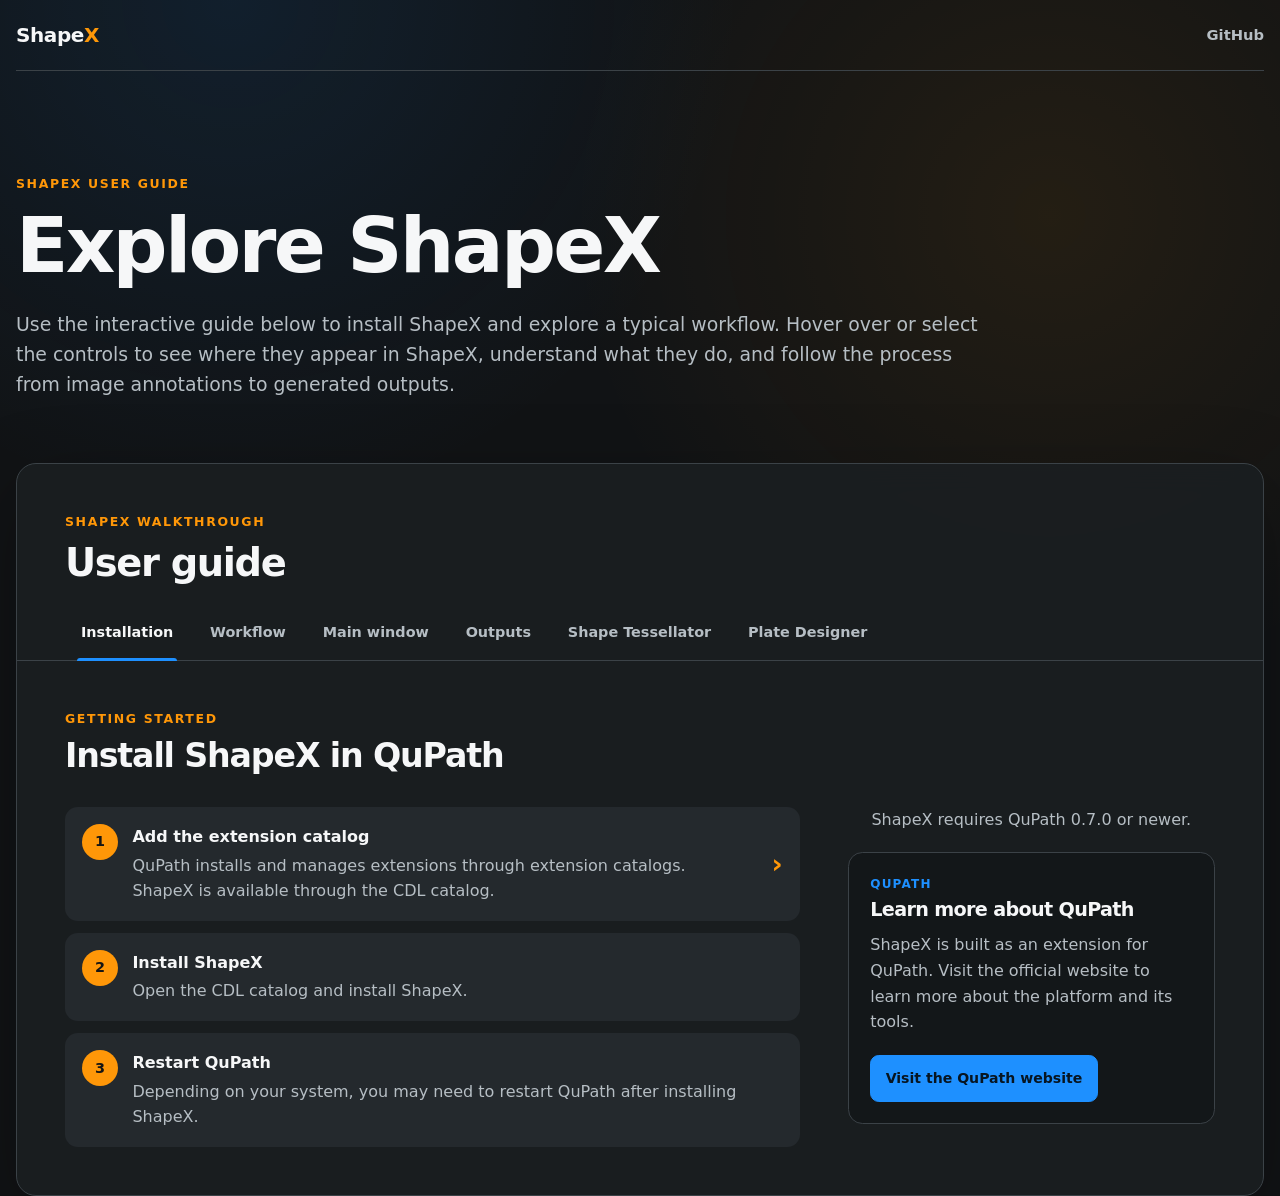
==== docs/assets/guides/code/user_guide.html @ b87a34ac "Release ShapeX v0.1.0" ====
<!doctype html>
<html lang="en">
<head>
  <meta charset="utf-8">
  <meta name="viewport" content="width=device-width, initial-scale=1">
  <meta name="description" content="Interactive user guide for the ShapeX QuPath extension.">
  <title>ShapeX User Guide</title>
  <link rel="stylesheet" href="interactive_guide.css">
  <script src="interactive_guide.js" defer></script>
</head>
<body>
  <a class="skip-link" href="#main-content">Skip to the guide</a>

  <header class="site-header">
    <a class="brand" href="user_guide.html" aria-label="ShapeX user guide home">Shape<span class="brand-accent">X</span></a>
    <nav aria-label="Guide links">
      <a href="https://github.com/Schoof-Lab/ShapeX">GitHub</a>
    </nav>
  </header>

  <main id="main-content">
    <section class="hero" aria-labelledby="page-title">
      <p class="eyebrow">ShapeX user guide</p>
      <h1 id="page-title">Explore ShapeX</h1>
      <p class="hero-copy">
        Use the interactive guide below to install ShapeX and explore a typical workflow.
        Hover over or select the controls to see where they appear in ShapeX,
        understand what they do, and follow the process from image annotations to generated outputs.
      </p>
    </section>

    <section id="interactive-guide" class="interactive-guide" aria-labelledby="guide-heading">
      <div class="guide-intro">
        <p class="eyebrow">ShapeX walkthrough</p>
        <h2 id="guide-heading">User guide</h2>
      </div>

      <div class="guide-tabs" role="tablist" aria-label="ShapeX user guide sections">
        <button
          class="guide-tab"
          id="tab-installation"
          type="button"
          role="tab"
          aria-selected="true"
          aria-controls="panel-installation"
          tabindex="0"
        >Installation</button>
        <button
          class="guide-tab"
          id="tab-workflow"
          type="button"
          role="tab"
          aria-selected="false"
          aria-controls="panel-workflow"
          tabindex="-1"
        >Workflow</button>
        <button
          class="guide-tab"
          id="tab-main-window"
          type="button"
          role="tab"
          aria-selected="false"
          aria-controls="panel-main-window"
          tabindex="-1"
        >Main window</button>
        <button
          class="guide-tab"
          id="tab-outputs"
          type="button"
          role="tab"
          aria-selected="false"
          aria-controls="panel-outputs"
          tabindex="-1"
        >Outputs</button>
        <button
          class="guide-tab"
          id="tab-shape-tessellator"
          type="button"
          role="tab"
          aria-selected="false"
          aria-controls="panel-shape-tessellator"
          tabindex="-1"
        >Shape Tessellator</button>
        <button
          class="guide-tab"
          id="tab-plate-designer"
          type="button"
          role="tab"
          aria-selected="false"
          aria-controls="panel-plate-designer"
          tabindex="-1"
        >Plate Designer</button>
      </div>

      <div
        class="tab-panel installation-panel"
        id="panel-installation"
        role="tabpanel"
        aria-labelledby="tab-installation"
        tabindex="0"
      >
        <div class="panel-heading">
          <div>
            <p class="eyebrow">Getting started</p>
            <h3>Install ShapeX in QuPath</h3>
          </div>
        </div>

        <div class="installation-layout">
          <ol id="installation-steps-overview" class="installation-steps">
            <li class="installation-step-with-detail">
              <button
                class="installation-detail-trigger"
                type="button"
                aria-controls="installation-catalog-detail installation-catalog-preview"
                aria-expanded="false"
              >
                <span class="step-number">1</span>
                <span class="installation-step-copy">
                  <strong>Add the extension catalog</strong>
                  <span>QuPath installs and manages extensions through extension catalogs.<br>ShapeX is available through the CDL catalog.</span>
                </span>
                <span class="installation-detail-indicator" aria-hidden="true">&#8250;</span>
              </button>
            </li>
            <li>
              <span class="step-number">2</span>
              <div>
                <strong>Install ShapeX</strong>
                <p>Open the CDL catalog and install ShapeX.</p>
              </div>
            </li>
            <li>
              <span class="step-number">3</span>
              <div>
                <strong>Restart QuPath</strong>
                <p>Depending on your system, you may need to restart QuPath after installing ShapeX.</p>
              </div>
            </li>
          </ol>

          <div id="installation-catalog-detail" class="installation-detail" hidden>
            <div class="detail-toolbar">
              <button class="detail-back" type="button" data-installation-detail-back>
                <span aria-hidden="true">&#8592;</span> Back
              </button>
              <strong>Add the extension catalog</strong>
            </div>
            <ol class="installation-detail-steps">
              <li>
                <button
                  type="button"
                  class="installation-detail-card is-active"
                  data-installation-catalog-state="manager"
                  aria-pressed="true"
                >
                  <span class="step-number">1</span>
                  <span>
                    <strong>Open the catalog manager</strong>
                    <span>Open QuPath's Extension Manager and select <b>Manage extension catalogs</b>.</span>
                  </span>
                </button>
              </li>
              <li class="installation-catalog-step">
                <button
                  type="button"
                  class="installation-detail-card"
                  data-installation-catalog-state="catalog"
                  aria-pressed="false"
                >
                  <span class="step-number">2</span>
                  <span>
                    <strong>Add the CDL catalog</strong>
                    <span>Paste the CDL catalog URL into the field and select <b>Add</b>.</span>
                  </span>
                </button>
                <div class="installation-copy-action" data-installation-copy-action hidden>
                  <button
                    class="copy-link-button"
                    type="button"
                    data-copy-catalog-url
                    data-copy-value="https://github.com/Schoof-Lab/qupath-cdl-catalog"
                  >Copy catalog link</button>
                  <span
                    class="visually-hidden"
                    role="status"
                    aria-live="polite"
                    data-copy-catalog-status
                  ></span>
                </div>
              </li>
            </ol>
          </div>

          <div class="installation-catalog-column">
            <p class="installation-requirement">ShapeX requires QuPath 0.7.0 or newer.</p>
            <aside id="installation-catalog-card" class="installation-card" aria-label="QuPath website">
              <p class="card-label">QuPath</p>
              <h4>Learn more about QuPath</h4>
              <p>ShapeX is built as an extension for QuPath. Visit the official website to learn more about the platform and its tools.</p>
              <div class="installation-card-links">
                <a class="qupath-link" href="https://qupath.github.io/">
                  Visit the QuPath website
                </a>
              </div>
            </aside>
            <figure id="installation-catalog-preview" class="installation-preview" hidden>
              <div class="installation-preview-stage">
                <img
                  id="installation-catalog-screenshot"
                  src="../installation/catalog/guide_installation_catalog1.png"
                  width="868"
                  height="468"
                  alt="QuPath's Extension Manager with the Manage extension catalogs button at the bottom."
                >
                <span
                  class="installation-image-highlight installation-manager-highlight is-active"
                  data-installation-highlight-state="manager"
                  aria-hidden="true"
                ></span>
                <span
                  class="installation-image-highlight installation-catalog-highlight"
                  data-installation-highlight-state="catalog"
                  aria-hidden="true"
                ></span>
              </div>
            </figure>
          </div>
        </div>
      </div>

      <div
        class="tab-panel workflow-panel"
        id="panel-workflow"
        role="tabpanel"
        aria-labelledby="tab-workflow"
        tabindex="0"
        hidden
      >
        <header class="workflow-hero">
          <p class="eyebrow">The ShapeX workflow</p>
          <h3>From image annotations to a practical spatial sampling plan</h3>
          <p class="workflow-lead">
            ShapeX is a QuPath extension for connecting regions identified in a digital image
            with the physical samples collected from them. It brings annotation selection,
            spatial subdivision, plate assignment, and output generation into one coordinated
            workflow, so the path from image to well remains clear and reviewable.
          </p>
        </header>

        <div class="workflow-introduction">
          <article class="workflow-copy">
            <p class="workflow-label">What ShapeX is for</p>
            <h4>Keep spatial decisions connected from the image to the laboratory</h4>
            <p>
              Spatial experiments often begin with a visual decision: a researcher identifies
              tissue, structures, phenotypes, or other regions of interest in an image. The next
              steps are physical. Those regions must become samples, the samples must be assigned
              to collection positions, and the resulting plan must be communicated to laboratory
              instruments and downstream analysis tools. ShapeX is designed to make that
              transition explicit rather than leaving it spread across screenshots, handwritten
              notes, and separate spreadsheets.
            </p>
            <p>
              The workflow starts with area annotations in a QuPath project. An annotation can be
              used directly as one sample, grouped with related annotations, or divided into
              smaller, regularly arranged regions. ShapeX then maps the
              selected samples to wells and provides a visual plate preview before any files are
              generated. This makes it possible to inspect how image-derived material will be
              organized while the spatial origin of every sample is still available.
            </p>
          </article>

          <aside class="workflow-callout" aria-label="How to use this guide">
            <p class="workflow-label">How to use this guide</p>
            <h4>Follow the workflow, then explore ShapeX</h4>
            <p>
              This section guides you through a typical ShapeX workflow, from annotating regions
              in QuPath to reviewing the generated outputs. The other tabs contain interactive
              previews of the ShapeX interface. Explore their controls to familiarize yourself
              with the extension.
            </p>
          </aside>
        </div>

        <section class="workflow-path" aria-label="A typical journey">
          <p class="workflow-label">A typical journey</p>
          <ol class="workflow-step-list">
            <li class="workflow-step">
              <div class="workflow-step-content">
                <h4>Annotating</h4>
                <p class="workflow-placeholder">
                  Using QuPath’s built-in annotation tools, mark your regions of interest,
                  whether they are cells or other structures. ShapeX accepts all closed shapes.
                  These are shapes the laser-microdissection system can follow in a single
                  continuous track without stopping or moving to a new position. Shapes that are
                  not closed are marked in QuPath as “Geometry” under the “ROI” key. During
                  annotation processing, ShapeX will attempt to
                  <a
                    class="workflow-section-link"
                    href="#workflow-geometry-handling"
                  >handle geometries</a> but will request manual review when the result is
                  ambiguous.
                </p>
                <p class="workflow-placeholder">
                  For larger regions, ShapeX includes the
                  <a
                    class="workflow-tab-link"
                    href="#panel-shape-tessellator"
                    data-tab-target="tab-shape-tessellator"
                  >Shape Tessellator</a>. This tool
                  divides large annotations into smaller, regularly arranged regions, allowing
                  you to control the size and number of samples generated from a single
                  annotation. The resulting layout also supports spatial reconstruction of the
                  original annotation after downstream analysis. In a laser-microdissection
                  workflow, each tessellated region can be collected in its own well while
                  retaining its link to its original spatial position. Molecular signatures can
                  then be compared across the
                  tessellated regions to identify spatial heterogeneity within the original
                  annotation.
                </p>
              </div>
            </li>
            <li class="workflow-step">
              <div class="workflow-step-content">
                <h4>Adding calibration points</h4>
                <p class="workflow-placeholder">
                  The microscope needs three calibration points to align its internal coordinate
                  system with the coordinate system used by QuPath. These points allow the
                  microscope to determine how the imported annotations must be rotated,
                  translated, and scaled to match its internal coordinates. QuPath provides two
                  ways to create point annotations: single points and multipoints. To create them,
                  select the tool represented by three circles arranged in a triangle to open the
                  Points menu. ShapeX accepts either one multipoint annotation containing exactly three points
                  or exactly three single-point annotations. If more than three single-point annotations are
                  available, ShapeX asks you to select exactly three during export. The points do
                  not need specific names. ShapeX marks images that are missing the required
                  calibration points so that they can be identified and corrected before export.
                </p>
                <p class="workflow-placeholder">
                  When
                  <button
                    class="workflow-guide-link accent-blue"
                    type="button"
                    data-instrument-guide="calibration-points"
                    aria-haspopup="dialog"
                    aria-controls="instrument-guide-modal"
                  >placing calibration points</button>, consider their distribution and how easy
                  they will be to locate on the microscope. Keep the points well separated and
                  avoid arranging them in a straight line. When the points are close together,
                  even small placement errors can reduce alignment accuracy. Spreading the
                  points farther apart makes the alignment more reliable.
                  Place the points so that they form a large triangle spanning the relevant tissue
                  area. Choose distinctive landmarks that are easy to find on the microscope.
                  Tissue crevices and corners often work well because they help you position the
                  corresponding microscope points more precisely.
                </p>
              </div>
            </li>
            <li class="workflow-step">
              <div class="workflow-step-content">
                <h4>Designing your plates</h4>
                <p class="workflow-placeholder">
                  The
                  <a
                    class="workflow-tab-link"
                    href="#panel-plate-designer"
                    data-tab-target="tab-plate-designer"
                  >Plate Designer</a> is the heart of ShapeX. It lets you create a plate layout tailored to your workflow
                  and preview how samples will be assigned before exporting any files. You can
                  choose a standard 96-, 384-, or 1536-well format, or define a custom plate by
                  setting its number of rows and columns.
                </p>
                <p class="workflow-placeholder">
                  After selecting the slides and annotations to include, you can pool samples by
                  class, create separate plates for individual images, randomize assignments,
                  reserve negative-control wells, mark wells as unavailable, or edit the layout
                  manually. ShapeX distributes samples across additional plates when needed and
                  lets you review each plate before export.
                </p>
              </div>
            </li>
            <li class="workflow-step">
              <div class="workflow-step-content">
                <h4>Choosing outputs</h4>
                <p class="workflow-placeholder">
                  Once your plate design is ready,
                  <a
                    class="workflow-tab-link"
                    href="#panel-outputs"
                    data-tab-target="tab-outputs"
                  >Outputs</a> lets you choose what ShapeX should generate. Available outputs include
                  laser-microdissection annotation files, plate overviews, liquid dispensing
                  instructions, and AnnData files for downstream spatial analysis. Each output can
                  be enabled independently, so you only generate the files needed for your
                  workflow.
                </p>
                <p class="workflow-placeholder">
                  Check your output settings, choose where the files should be saved, and run the
                  export. Before writing any files, ShapeX checks the selected slides,
                  plate assignments, required calibration points, and geometries that may need
                  manual review. Always review the generated files before using them with
                  laboratory equipment or downstream software.
                </p>
                <figure class="workflow-output-diagram">
                  <img
                    src="../workflow/guide_workflow_outputs.svg"
                    width="1200"
                    height="720"
                    alt="ShapeX connected to four outputs: plate documentation, laser microdissection, liquid dispensing, and spatial data."
                  >
                </figure>
              </div>
            </li>
            <li class="workflow-step">
              <div class="workflow-step-content">
                <h4>Reviewing and using your outputs</h4>
                <p
                  class="workflow-placeholder"
                  id="workflow-geometry-handling"
                >
                  <a
                    class="workflow-tab-link workflow-geometry-link"
                    href="#panel-main-window"
                    data-tab-target="tab-main-window"
                    data-open-main-run-detail
                  >Geometry handling.</a> Before generating any
                  outputs, ShapeX checks the exported annotations for geometries that may
                  need attention. It automatically handles small issues, but if an
                  annotation still contains disconnected components, ShapeX asks whether to merge
                  the components, keep them, skip the affected annotation, or review it manually.
                  Choosing manual review pauses the export so that you can inspect the affected
                  annotations before running it again.
                </p>
                <p class="workflow-placeholder">
                  After a successful run, ShapeX creates an output folder in the selected
                  location. By default, this is the QuPath project folder.
                  The first export in that location is saved in a folder
                  named <code>ShapeX</code>. If that folder already exists,
                  later exports use the date and time followed by <code>_ShapeX</code>, for example
                  <code>20260723_151759_ShapeX</code>, to prevent previous exports from being
                  overwritten.
                </p>
                <p class="workflow-placeholder">
                  Depending on what you select, ShapeX can create four types of output:
                  <strong>laser-microdissection files</strong> for supported cutting systems,
                  <strong>liquid-dispensing files</strong>,
                  a <strong>plate overview</strong> that records the plate and well assignments,
                  and an <strong>AnnData file</strong> containing annotation data for downstream
                  analysis. ShapeX only creates the output types selected for the run.
                  Instructions for using the instrument-specific files are available in the
                  cards below.
                </p>
              </div>
            </li>
          </ol>
        </section>

        <section
          class="instrument-specifics"
          id="instrument-specifics"
          aria-labelledby="instrument-specifics-heading"
        >
          <div class="workflow-section-heading">
            <p class="workflow-label">Instrument specifics</p>
            <h4 id="instrument-specifics-heading">Instrument guides and current support</h4>
          </div>
          <div
            class="instrument-card-scroller"
            role="region"
            aria-label="Output and instrument-specific guides"
            tabindex="0"
          >
            <button
              class="instrument-card is-supported"
              type="button"
              data-instrument-guide="leica-lmd"
              aria-haspopup="dialog"
              aria-controls="instrument-guide-modal"
            >
              <span class="instrument-card-heading">
                <span class="instrument-type">Laser microdissection</span>
                <span class="instrument-status">Supported</span>
              </span>
              <span class="instrument-card-title">Leica LMD</span>
              <span class="instrument-card-description">
                ShapeX writes calibrated annotation geometry and collection-well positions to XML
                files in the <code>xml</code> folder, organized by plate. Load the relevant XML
                file into the Leica LMD software, then verify the calibration, cutting contours,
                and assigned collection wells before starting the dissection.
              </span>
              <span class="instrument-card-action">Open guide <span aria-hidden="true">→</span></span>
            </button>
            <button
              class="instrument-card is-supported"
              type="button"
              data-instrument-guide="anndata"
              aria-haspopup="dialog"
              aria-controls="instrument-guide-modal"
            >
              <span class="instrument-card-heading">
                <span class="instrument-type">Spatial data</span>
                <span class="instrument-status">Supported</span>
              </span>
              <span class="instrument-card-title">scverse anndata</span>
              <span class="instrument-card-description">
                ShapeX stores annotation geometry, measurements, spatial coordinates, metadata,
                and plate assignments in one <code>.h5ad</code> file for downstream analysis.
              </span>
              <span class="instrument-card-action">Open guide <span aria-hidden="true">→</span></span>
            </button>
            <button
              class="instrument-card is-supported accent-blue"
              type="button"
              data-instrument-guide="idot"
              aria-haspopup="dialog"
              aria-controls="instrument-guide-modal"
            >
              <span class="instrument-card-heading">
                <span class="instrument-type">Liquid dispensing</span>
                <span class="instrument-status">Supported</span>
              </span>
              <span class="instrument-card-title">Dispendix i.DOT</span>
              <span class="instrument-card-description">
                ShapeX creates a separate CSV file for each dispensing step and plate in the
                <code>idot</code> folder. Import the files into the i.DOT software in the order
                required by your protocol. Before dispensing, confirm the source and target plate
                types, liquid names, volumes, and target wells.
              </span>
              <span class="instrument-card-action">Open guide <span aria-hidden="true">→</span></span>
            </button>
            <button
              class="instrument-card is-supported accent-blue"
              type="button"
              data-instrument-guide="plate-overview"
              aria-haspopup="dialog"
              aria-controls="instrument-guide-modal"
            >
              <span class="instrument-card-heading">
                <span class="instrument-type">Plate documentation</span>
                <span class="instrument-status">Supported</span>
              </span>
              <span class="instrument-card-title">Plate overview</span>
              <span class="instrument-card-description">
                ShapeX creates a readable record of the plate layout, sample assignments,
                annotation details, and processing settings in the <code>Overview</code> folder.
              </span>
              <span class="instrument-card-action">Open guide <span aria-hidden="true">→</span></span>
            </button>
            <button
              class="instrument-card"
              type="button"
              data-instrument-guide="mmi-cellcut"
              aria-haspopup="dialog"
              aria-controls="instrument-guide-modal"
            >
              <span class="instrument-card-heading">
                <span class="instrument-type">Laser microdissection</span>
                <span class="instrument-status">Unavailable</span>
              </span>
              <span class="instrument-card-title">MMI CellCut</span>
              <span class="instrument-card-description">
                ShapeX does not currently generate files for MMI CellCut systems.
              </span>
              <span class="instrument-card-action">View support status <span aria-hidden="true">→</span></span>
            </button>
            <button
              class="instrument-card"
              type="button"
              data-instrument-guide="laxco-accuva-cellect"
              aria-haspopup="dialog"
              aria-controls="instrument-guide-modal"
            >
              <span class="instrument-card-heading">
                <span class="instrument-type">Laser microdissection</span>
                <span class="instrument-status">Unavailable</span>
              </span>
              <span class="instrument-card-title">Laxco Accuva Cellect</span>
              <span class="instrument-card-description">
                ShapeX does not currently generate files for Laxco Accuva Cellect systems.
              </span>
              <span class="instrument-card-action">View support status <span aria-hidden="true">→</span></span>
            </button>
            <button
              class="instrument-card"
              type="button"
              data-instrument-guide="zeiss-palm-microbeam"
              aria-haspopup="dialog"
              aria-controls="instrument-guide-modal"
            >
              <span class="instrument-card-heading">
                <span class="instrument-type">Laser microdissection</span>
                <span class="instrument-status">Unavailable</span>
              </span>
              <span class="instrument-card-title">ZEISS PALM MicroBeam</span>
              <span class="instrument-card-description">
                ShapeX does not currently generate files for ZEISS PALM MicroBeam systems.
              </span>
              <span class="instrument-card-action">View support status <span aria-hidden="true">→</span></span>
            </button>
            <button
              class="instrument-card"
              type="button"
              data-instrument-guide="meteor-cosmosort"
              aria-haspopup="dialog"
              aria-controls="instrument-guide-modal"
            >
              <span class="instrument-card-heading">
                <span class="instrument-type">Laser microdissection</span>
                <span class="instrument-status">Unavailable</span>
              </span>
              <span class="instrument-card-title">Meteor Biotech CosmoSort</span>
              <span class="instrument-card-description">
                ShapeX does not currently generate files for Meteor Biotech CosmoSort systems.
              </span>
              <span class="instrument-card-action">View support status <span aria-hidden="true">→</span></span>
            </button>
            <button
              class="instrument-card"
              type="button"
              data-instrument-guide="thermo-arcturus-lcm"
              aria-haspopup="dialog"
              aria-controls="instrument-guide-modal"
            >
              <span class="instrument-card-heading">
                <span class="instrument-type">Laser microdissection</span>
                <span class="instrument-status">Unavailable</span>
              </span>
              <span class="instrument-card-title">Thermo Fisher Arcturus LCM</span>
              <span class="instrument-card-description">
                ShapeX does not currently generate files for Thermo Fisher Arcturus LCM systems.
              </span>
              <span class="instrument-card-action">View support status <span aria-hidden="true">→</span></span>
            </button>
          </div>
          <section
            class="workflow-limitations"
            id="workflow-limitations"
            aria-labelledby="workflow-limitations-heading"
          >
            <span class="workflow-limitation-mark" aria-hidden="true">!</span>
            <div>
              <p class="workflow-label">Limitations</p>
              <h4 id="workflow-limitations-heading">Current instrument support</h4>
              <p>
                ShapeX currently supports only laser-microdissection output for Leica LMD systems
                and liquid-dispensing output for Dispendix i.DOT systems, but we would love to
                add support for more systems. Each integration requires reliable information
                about the system’s file formats and workflow. If there is an instrument, data
                structure, or anything else you would like ShapeX to support, please reach out
                to us on GitHub.
              </p>
              <p>
                Community contributions are therefore highly appreciated. If you can share
                file-format specifications, example files, or workflow documentation for another
                system, please <a href="https://github.com/Schoof-Lab/ShapeX/issues">open a GitHub issue</a>
                and tell us what you would like ShapeX to support.
              </p>
            </div>
          </section>
        </section>
      </div>

      <div
        class="tab-panel"
        id="panel-main-window"
        role="tabpanel"
        aria-labelledby="tab-main-window"
        tabindex="0"
        hidden
      >
        <div class="section-heading">
          <div>
            <p class="eyebrow">Interactive overview</p>
            <h3>Main window controls</h3>
          </div>
        </div>

        <div class="guide-layout main-window-layout">
          <figure class="screenshot-panel">
            <div class="screenshot-stage" id="main-window-image">
              <img
                id="main-window-screenshot"
                src="../main/guide_main.png"
                width="1098"
                height="307"
                alt="The ShapeX main window with theme and guide buttons, Run controls, and the Outputs, Shape Tessellator, and Plate Designer sections."
              >

              <span id="highlight-1" class="hotspot main-overview-hotspot hotspot-1" data-highlight="1" aria-hidden="true"></span>
              <span id="highlight-2" class="hotspot main-overview-hotspot hotspot-2" data-highlight="2" aria-hidden="true"></span>
              <span id="highlight-3" class="hotspot main-overview-hotspot hotspot-3" data-highlight="3" aria-hidden="true"></span>
              <span id="highlight-4" class="hotspot main-overview-hotspot hotspot-4" data-highlight="4" aria-hidden="true"></span>
              <span id="highlight-5" class="hotspot main-overview-hotspot hotspot-5" data-highlight="5" aria-hidden="true"></span>
              <span id="highlight-6" class="hotspot main-overview-hotspot hotspot-6 tab-navigation-hotspot" data-highlight="6" aria-hidden="true"></span>
              <span id="highlight-7" class="hotspot main-overview-hotspot hotspot-7 tab-navigation-hotspot" data-highlight="7" aria-hidden="true"></span>
              <span id="highlight-8" class="hotspot main-overview-hotspot hotspot-8 tab-navigation-hotspot" data-highlight="8" aria-hidden="true"></span>

              <span id="main-theme-highlight-1" class="hotspot detail-hotspot main-theme-hotspot-1" data-detail-scope="main-theme-detail" data-highlight="main-theme-1" aria-hidden="true"></span>
              <span id="main-theme-highlight-2" class="hotspot detail-hotspot main-theme-hotspot-2" data-detail-scope="main-theme-detail" data-highlight="main-theme-2" aria-hidden="true"></span>
              <span id="main-theme-highlight-3" class="hotspot detail-hotspot main-theme-hotspot-3" data-detail-scope="main-theme-detail" data-highlight="main-theme-3" aria-hidden="true"></span>
              <span id="main-theme-highlight-4" class="hotspot detail-hotspot main-theme-hotspot-4" data-detail-scope="main-theme-detail" data-highlight="main-theme-4" aria-hidden="true"></span>
              <span id="main-theme-highlight-5" class="hotspot detail-hotspot main-theme-hotspot-5" data-detail-scope="main-theme-detail" data-highlight="main-theme-5" aria-hidden="true"></span>
              <span id="main-theme-highlight-6" class="hotspot detail-hotspot main-theme-hotspot-6" data-detail-scope="main-theme-detail" data-highlight="main-theme-6" aria-hidden="true"></span>
              <span id="main-theme-highlight-7" class="hotspot detail-hotspot main-theme-hotspot-7" data-detail-scope="main-theme-detail" data-highlight="main-theme-7" aria-hidden="true"></span>
              <span id="main-theme-highlight-8" class="hotspot detail-hotspot main-theme-hotspot-8" data-detail-scope="main-theme-detail" data-highlight="main-theme-8" aria-hidden="true"></span>

              <span
                id="main-run-attention-highlight"
                class="hotspot detail-hotspot main-run-attention-text-hotspot"
                data-detail-scope="main-run-detail"
                data-highlight="main-run-attention"
                data-sequence-highlight="run-attention"
                data-sequence-state="0"
                aria-hidden="true"
              ></span>
              <span
                id="main-run-merge-fill-highlight"
                class="hotspot detail-hotspot main-run-merge-fill-hotspot"
                data-detail-scope="main-run-detail"
                data-highlight="main-run-merge-fill"
                data-sequence-highlight="run-attention"
                data-sequence-state="0"
                aria-hidden="true"
              ></span>
              <span
                id="main-run-skip-highlight"
                class="hotspot detail-hotspot main-run-skip-hotspot"
                data-detail-scope="main-run-detail"
                data-highlight="main-run-skip"
                data-sequence-highlight="run-attention"
                data-sequence-state="0"
                aria-hidden="true"
              ></span>
              <span
                id="main-run-manual-highlight"
                class="hotspot detail-hotspot main-run-manual-hotspot"
                data-detail-scope="main-run-detail"
                data-highlight="main-run-manual"
                data-sequence-highlight="run-attention"
                data-sequence-state="0"
                aria-hidden="true"
              ></span>
              <span
                id="main-run-add-fixes-highlight"
                class="hotspot detail-hotspot main-run-add-fixes-hotspot"
                data-detail-scope="main-run-detail"
                data-highlight="main-run-add-fixes"
                data-sequence-highlight="run-attention"
                data-sequence-state="0"
                aria-hidden="true"
              ></span>
              <span
                id="main-run-continue-highlight"
                class="hotspot detail-hotspot main-run-continue-hotspot"
                data-detail-scope="main-run-detail"
                data-highlight="main-run-continue"
                data-sequence-highlight="run-attention"
                data-sequence-state="0"
                aria-hidden="true"
              ></span>

              <span
                id="main-run-manual-holes-highlight"
                class="hotspot detail-hotspot main-run-manual-annotation-1-hotspot"
                data-detail-scope="main-run-manual-detail"
                data-highlight="main-run-manual-tutorial-1"
                data-sequence-control="run-manual-combined"
                data-sequence-action="switch"
                aria-hidden="true"
              ></span>
              <span
                id="main-run-manual-components-highlight"
                class="hotspot detail-hotspot main-run-manual-annotation-2-hotspot"
                data-detail-scope="main-run-manual-detail"
                data-highlight="main-run-manual-tutorial-2"
                data-sequence-control="run-manual-components"
                data-sequence-action="switch"
                aria-hidden="true"
              ></span>

              <span
                id="main-run-manual-list-highlight"
                class="hotspot detail-hotspot main-run-manual-list-hotspot"
                data-detail-scope="main-run-manual-detail"
                data-highlight="main-run-manual-list"
                aria-hidden="true"
              ></span>
              <span
                id="main-run-manual-preview-highlight"
                class="hotspot detail-hotspot main-run-manual-preview-hotspot"
                data-detail-scope="main-run-manual-detail"
                data-highlight="main-run-manual-preview"
                aria-hidden="true"
              ></span>

              <span
                id="main-run-manual-combined-repair-highlight"
                class="hotspot detail-hotspot main-run-manual-combined-repair-hotspot"
                data-detail-scope="main-run-manual-detail"
                data-highlight="main-run-manual-tutorial-1"
                data-sequence-highlight="run-manual-combined"
                data-sequence-states="0 1 2 3"
                data-sequence-control="run-manual-combined"
                data-sequence-option-state="0"
                aria-hidden="true"
              ></span>
              <span
                id="main-run-manual-combined-skip-highlight"
                class="hotspot detail-hotspot main-run-manual-combined-skip-hotspot"
                data-detail-scope="main-run-manual-detail"
                data-highlight="main-run-manual-tutorial-1"
                data-sequence-highlight="run-manual-combined"
                data-sequence-states="0 1 2 3"
                data-sequence-control="run-manual-combined"
                data-sequence-option-state="2"
                aria-hidden="true"
              ></span>
              <span
                id="main-run-manual-combined-image-highlight"
                class="hotspot detail-hotspot main-run-manual-show-image-hotspot"
                data-detail-scope="main-run-manual-detail"
                data-highlight="main-run-manual-tutorial-1"
                data-sequence-highlight="run-manual-combined"
                data-sequence-states="0 1 2 3"
                data-sequence-control="run-manual-combined"
                data-sequence-action="toggle-image"
                aria-hidden="true"
              ></span>
              <span
                id="main-run-manual-combined-continue-highlight"
                class="hotspot detail-hotspot main-run-manual-dialog-continue-hotspot"
                data-detail-scope="main-run-manual-detail"
                data-highlight="main-run-manual-continue"
                data-sequence-highlight="run-manual-combined"
                data-sequence-states="0 1 2 3"
                data-main-run-hotspot-target="main-run-completed-detail"
                aria-hidden="true"
              ></span>

              <span
                id="main-run-manual-components-merge-highlight"
                class="hotspot detail-hotspot main-run-manual-components-merge-hotspot"
                data-detail-scope="main-run-manual-detail"
                data-highlight="main-run-manual-tutorial-2"
                data-sequence-highlight="run-manual-components"
                data-sequence-states="0 1 2 3 4 5"
                data-sequence-control="run-manual-components"
                data-sequence-option-state="0"
                aria-hidden="true"
              ></span>
              <span
                id="main-run-manual-components-keep-highlight"
                class="hotspot detail-hotspot main-run-manual-components-keep-hotspot"
                data-detail-scope="main-run-manual-detail"
                data-highlight="main-run-manual-tutorial-2"
                data-sequence-highlight="run-manual-components"
                data-sequence-states="0 1 2 3 4 5"
                data-sequence-control="run-manual-components"
                data-sequence-option-state="2"
                aria-hidden="true"
              ></span>
              <span
                id="main-run-manual-components-skip-highlight"
                class="hotspot detail-hotspot main-run-manual-components-skip-hotspot"
                data-detail-scope="main-run-manual-detail"
                data-highlight="main-run-manual-tutorial-2"
                data-sequence-highlight="run-manual-components"
                data-sequence-states="0 1 2 3 4 5"
                data-sequence-control="run-manual-components"
                data-sequence-option-state="4"
                aria-hidden="true"
              ></span>
              <span
                id="main-run-manual-components-image-highlight"
                class="hotspot detail-hotspot main-run-manual-show-image-hotspot"
                data-detail-scope="main-run-manual-detail"
                data-highlight="main-run-manual-tutorial-2"
                data-sequence-highlight="run-manual-components"
                data-sequence-states="0 1 2 3 4 5"
                data-sequence-control="run-manual-components"
                data-sequence-action="toggle-image"
                aria-hidden="true"
              ></span>
              <span
                id="main-run-manual-components-continue-highlight"
                class="hotspot detail-hotspot main-run-manual-dialog-continue-hotspot"
                data-detail-scope="main-run-manual-detail"
                data-highlight="main-run-manual-continue"
                data-sequence-highlight="run-manual-components"
                data-sequence-states="0 1 2 3 4 5"
                data-main-run-hotspot-target="main-run-completed-detail"
                aria-hidden="true"
              ></span>

              <span
                id="main-run-completed-text-highlight"
                class="hotspot detail-hotspot main-run-completed-text-hotspot"
                data-detail-scope="main-run-completed-detail"
                data-highlight="main-run-completed-text"
                data-sequence-highlight="run-completed"
                data-sequence-state="0"
                aria-hidden="true"
              ></span>
              <span
                id="main-run-completed-add-fixes-highlight"
                class="hotspot detail-hotspot main-run-completed-add-fixes-hotspot"
                data-detail-scope="main-run-completed-detail"
                data-highlight="main-run-completed-add-fixes"
                data-sequence-highlight="run-completed"
                data-sequence-state="0"
                aria-hidden="true"
              ></span>
              <span
                id="main-run-completed-review-highlight"
                class="hotspot detail-hotspot main-run-completed-review-hotspot"
                data-detail-scope="main-run-completed-detail"
                data-highlight="main-run-completed-review"
                data-sequence-highlight="run-completed"
                data-sequence-state="0"
                aria-hidden="true"
              ></span>
              <span
                id="main-run-completed-ok-highlight"
                class="hotspot detail-hotspot main-run-completed-ok-hotspot"
                data-detail-scope="main-run-completed-detail"
                data-highlight="main-run-completed-ok"
                data-sequence-highlight="run-completed"
                data-sequence-state="0"
                aria-hidden="true"
              ></span>

              <span
                id="main-run-automatic-list-highlight"
                class="hotspot detail-hotspot main-run-automatic-list-hotspot"
                data-detail-scope="main-run-automatic-detail"
                data-highlight="main-run-automatic-list"
                aria-hidden="true"
              ></span>
              <span
                id="main-run-automatic-preview-highlight"
                class="hotspot detail-hotspot main-run-automatic-preview-hotspot"
                data-detail-scope="main-run-automatic-detail"
                data-highlight="main-run-automatic-preview"
                aria-hidden="true"
              ></span>
              <span
                id="main-run-automatic-filled-legend-highlight"
                class="hotspot detail-hotspot main-run-automatic-filled-legend-hotspot"
                data-detail-scope="main-run-automatic-detail"
                data-highlight="main-run-automatic-filled"
                aria-hidden="true"
              ></span>
              <span
                id="main-run-automatic-filled-preview-highlight"
                class="hotspot detail-hotspot main-run-automatic-filled-preview-hotspot"
                data-detail-scope="main-run-automatic-detail"
                data-highlight="main-run-automatic-filled"
                aria-hidden="true"
              ></span>
              <span
                id="main-run-automatic-removed-legend-highlight"
                class="hotspot detail-hotspot main-run-automatic-removed-legend-hotspot"
                data-detail-scope="main-run-automatic-detail"
                data-highlight="main-run-automatic-removed"
                aria-hidden="true"
              ></span>
              <span
                id="main-run-automatic-removed-preview-highlight"
                class="hotspot detail-hotspot main-run-automatic-removed-preview-hotspot"
                data-detail-scope="main-run-automatic-detail"
                data-highlight="main-run-automatic-removed"
                aria-hidden="true"
              ></span>
              <span
                id="main-run-automatic-show-image-highlight"
                class="hotspot detail-hotspot main-run-automatic-show-image-hotspot"
                data-detail-scope="main-run-automatic-detail"
                data-highlight="main-run-automatic-show-image"
                data-sequence-control="run-automatic-fixes"
                data-sequence-action="toggle-image"
                aria-hidden="true"
              ></span>
              <span
                id="main-run-automatic-ok-highlight"
                class="hotspot detail-hotspot main-run-automatic-ok-hotspot"
                data-detail-scope="main-run-automatic-detail"
                data-highlight="main-run-automatic-ok"
                aria-hidden="true"
              ></span>
            </div>
          </figure>

          <div class="main-control-panel">
          <ol id="main-controls-overview" class="control-list" aria-label="Scrollable list of ShapeX controls" tabindex="0">
            <li>
              <button
                type="button"
                class="control-card has-detail"
                data-control="1"
                data-detail-target="main-theme-detail"
                aria-controls="highlight-1 main-theme-detail"
                aria-expanded="false"
                aria-pressed="false"
              >
                <span class="number">1</span>
                <span class="control-copy">
                  <strong>Theme colors</strong>
                  <span>Choose the primary and secondary colors used by the ShapeX interface.</span>
                </span>
                <span class="detail-indicator" aria-hidden="true">&#8250;</span>
              </button>
            </li>
            <li>
              <button type="button" class="control-card" data-control="2" aria-controls="highlight-2" aria-pressed="false">
                <span class="number">2</span>
                <span class="control-copy">
                  <strong>User guide</strong>
                  <span>This will take you…here—hello!</span>
                </span>
              </button>
            </li>
            <li>
              <button type="button" class="control-card" data-control="3" aria-controls="highlight-3" aria-pressed="false">
                <span class="number">3</span>
                <span class="control-copy">
                  <strong>Window size</strong>
                  <span>Switch between the standard and full-screen window sizes.</span>
                </span>
              </button>
            </li>
            <li>
              <button
                type="button"
                class="control-card has-detail"
                data-control="4"
                data-detail-target="main-run-detail"
                aria-controls="highlight-4 main-run-detail"
                aria-expanded="false"
                aria-pressed="false"
              >
                <span class="number">4</span>
                <span class="control-copy">
                  <strong>Run</strong>
                  <span>Validate the current setup and create the selected output files.</span>
                </span>
                <span class="detail-indicator" aria-hidden="true">&#8250;</span>
              </button>
            </li>
            <li>
              <button type="button" class="control-card" data-control="5" aria-controls="highlight-5" aria-pressed="false">
                <span class="number">5</span>
                <span class="control-copy">
                  <strong>Output directory</strong>
                  <span>Choose where ShapeX should create its output folder.</span>
                </span>
              </button>
            </li>
            <li>
              <button
                type="button"
                class="control-card tab-navigation-card"
                data-control="6"
                data-tab-target="tab-outputs"
                aria-controls="highlight-6 panel-outputs"
                aria-pressed="false"
              >
                <span class="number">6</span>
                <span class="control-copy">
                  <strong>Outputs</strong>
                  <span>Open the Outputs guide.</span>
                </span>
              </button>
            </li>
            <li>
              <button
                type="button"
                class="control-card tab-navigation-card"
                data-control="7"
                data-tab-target="tab-shape-tessellator"
                aria-controls="highlight-7 panel-shape-tessellator"
                aria-pressed="false"
              >
                <span class="number">7</span>
                <span class="control-copy">
                  <strong>Shape Tessellator</strong>
                  <span>Open the Shape Tessellator guide.</span>
                </span>
              </button>
            </li>
            <li>
              <button
                type="button"
                class="control-card tab-navigation-card"
                data-control="8"
                data-tab-target="tab-plate-designer"
                aria-controls="highlight-8 panel-plate-designer"
                aria-pressed="false"
              >
                <span class="number">8</span>
                <span class="control-copy">
                  <strong>Plate Designer</strong>
                  <span>Open the Plate Designer guide.</span>
                </span>
              </button>
            </li>
          </ol>

          <div id="main-theme-detail" class="control-detail" hidden>
            <div class="detail-toolbar">
              <button class="detail-back" type="button" data-main-detail-back="main-theme-detail">
                <span aria-hidden="true">&#8592;</span>
                Back
              </button>
              <strong>Theme colors</strong>
            </div>

            <ol class="control-list detail-control-list" aria-label="Scrollable list of theme color controls" tabindex="0">
              <li>
                <button type="button" class="control-card" data-control="main-theme-1" aria-controls="main-theme-highlight-1" aria-pressed="false">
                  <span class="number">1</span>
                  <span class="control-copy">
                    <strong>Color field</strong>
                    <span>Choose the saturation and brightness by selecting a point in the color field.</span>
                  </span>
                </button>
              </li>
              <li>
                <button type="button" class="control-card" data-control="main-theme-2" aria-controls="main-theme-highlight-2" aria-pressed="false">
                  <span class="number">2</span>
                  <span class="control-copy">
                    <strong>Hue</strong>
                    <span>Choose the base hue using the vertical color spectrum.</span>
                  </span>
                </button>
              </li>
              <li>
                <button type="button" class="control-card" data-control="main-theme-3" aria-controls="main-theme-highlight-3" aria-pressed="false">
                  <span class="number">3</span>
                  <span class="control-copy">
                    <strong>Color preview</strong>
                    <span>Compare the current theme color with the newly selected color.</span>
                  </span>
                </button>
              </li>
              <li>
                <button type="button" class="control-card" data-control="main-theme-4" aria-controls="main-theme-highlight-4" aria-pressed="false">
                  <span class="number">4</span>
                  <span class="control-copy">
                    <strong>Color values</strong>
                    <span>Fine-tune the color using HSB, RGB, or web color values.</span>
                  </span>
                </button>
              </li>
              <li>
                <button type="button" class="control-card" data-control="main-theme-5" aria-controls="main-theme-highlight-5" aria-pressed="false">
                  <span class="number">5</span>
                  <span class="control-copy">
                    <strong>Opacity</strong>
                    <span>Adjust the transparency of the selected theme color.</span>
                  </span>
                </button>
              </li>
              <li>
                <button
                  type="button"
                  class="control-card has-image-states"
                  data-control="main-theme-6"
                  data-theme-image-sequence
                  aria-controls="main-theme-highlight-6"
                  aria-pressed="false"
                >
                  <span class="number">6</span>
                  <span class="control-copy">
                    <strong>Theme color</strong>
                    <span>Switch between editing the Primary and Secondary ShapeX colors.</span>
                  </span>
                  <span class="state-indicator" aria-hidden="true">
                    <span class="state-dot is-active" data-state-dot="0"></span>
                    <span class="state-dot" data-state-dot="1"></span>
                  </span>
                  <span class="visually-hidden" data-state-label aria-live="polite">Primary color</span>
                </button>
              </li>
              <li>
                <button type="button" class="control-card" data-control="main-theme-7" aria-controls="main-theme-highlight-7" aria-pressed="false">
                  <span class="number">7</span>
                  <span class="control-copy">
                    <strong>Reset</strong>
                    <span>Restore the selected theme color to its default value.</span>
                  </span>
                </button>
              </li>
              <li>
                <button
                  type="button"
                  class="control-card has-detail"
                  data-control="main-theme-8"
                  data-detail-close="main-theme-detail"
                  aria-controls="main-theme-highlight-8 main-controls-overview"
                  aria-pressed="false"
                >
                  <span class="number">8</span>
                  <span class="control-copy">
                    <strong>OK</strong>
                    <span>Confirm the selected color and return to the Main window overview.</span>
                  </span>
                  <span class="detail-indicator" aria-hidden="true">&#8250;</span>
                </button>
              </li>
            </ol>
          </div>

          <div id="main-run-detail" class="control-detail" hidden>
            <div class="detail-toolbar">
              <button class="detail-back" type="button" data-main-detail-back="main-run-detail">
                <span aria-hidden="true">&#8592;</span>
                Back
              </button>
              <strong>Run pipeline</strong>
            </div>

            <ol class="control-list detail-control-list" aria-label="Scrollable list of Run pipeline dialogs" tabindex="0">
              <li>
                <button
                  type="button"
                  class="control-card"
                  data-control="main-run-attention"
                  data-image-sequence="run-attention"
                  aria-controls="main-run-attention-highlight"
                  aria-pressed="false"
                >
                  <span class="number">1</span>
                  <span class="control-copy">
                    <strong>Geometry attention</strong>
                    <span>If ShapeX detects larger geometry issues that cannot be fixed automatically, your attention is required before the run can continue.</span>
                  </span>
                </button>
              </li>
              <li>
                <button
                  type="button"
                  class="control-card"
                  data-control="main-run-merge-fill"
                  data-image-sequence="run-attention"
                  aria-controls="main-run-merge-fill-highlight"
                  aria-pressed="false"
                >
                  <span class="number">2</span>
                  <span class="control-copy">
                    <strong>Merge components and fill holes</strong>
                    <span>Join disconnected parts and fill holes so each affected annotation becomes one continuous geometry.</span>
                  </span>
                </button>
              </li>
              <li>
                <button
                  type="button"
                  class="control-card"
                  data-control="main-run-skip"
                  data-image-sequence="run-attention"
                  aria-controls="main-run-skip-highlight"
                  aria-pressed="false"
                >
                  <span class="number">3</span>
                  <span class="control-copy">
                    <strong>Skip these annotations</strong>
                    <span>Exclude all affected annotations from the generated outputs.</span>
                  </span>
                </button>
              </li>
              <li>
                <button
                  type="button"
                  class="control-card has-detail"
                  data-control="main-run-manual"
                  data-main-run-target="main-run-manual-detail"
                  aria-controls="main-run-manual-highlight main-run-manual-detail"
                  aria-expanded="false"
                  aria-pressed="false"
                >
                  <span class="number">4</span>
                  <span class="control-copy">
                    <strong>Manually decide</strong>
                    <span>Review each affected annotation and choose its available repair or skip option separately.</span>
                  </span>
                  <span class="detail-indicator" aria-hidden="true">&#8250;</span>
                </button>
              </li>
              <li>
                <button
                  type="button"
                  class="control-card"
                  data-control="main-run-add-fixes"
                  data-image-sequence="run-attention"
                  aria-controls="main-run-add-fixes-highlight"
                  aria-pressed="false"
                >
                  <span class="number">5</span>
                  <span class="control-copy">
                    <strong>Add fixes to QuPath</strong>
                    <span>Apply the selected repairs to the corresponding annotations in QuPath. Generated outputs always use the repairs.</span>
                  </span>
                </button>
              </li>
              <li>
                <button
                  type="button"
                  class="control-card has-detail"
                  data-control="main-run-continue"
                  data-main-run-target="main-run-completed-detail"
                  aria-controls="main-run-continue-highlight main-run-completed-detail"
                  aria-expanded="false"
                  aria-pressed="false"
                >
                  <span class="number">6</span>
                  <span class="control-copy">
                    <strong>Continue</strong>
                    <span>Confirm these choices and continue the run.</span>
                  </span>
                  <span class="detail-indicator" aria-hidden="true">&#8250;</span>
                </button>
              </li>
            </ol>
          </div>

          <div id="main-run-manual-detail" class="control-detail" data-main-run-panel hidden>
            <div class="detail-toolbar">
              <button
                class="detail-back"
                type="button"
                data-main-run-panel-back="main-run-detail"
              >
                <span aria-hidden="true">&#8592;</span>
                Back
              </button>
              <strong>Manually decide</strong>
            </div>

            <ol class="control-list detail-control-list" aria-label="Manual geometry review choices" tabindex="0">
              <li>
                <button
                  type="button"
                  class="control-card"
                  data-control="main-run-manual-list"
                  aria-controls="main-run-manual-list-highlight"
                  aria-pressed="false"
                >
                  <span class="number">1</span>
                  <span class="control-copy">
                    <strong>Annotations requiring attention</strong>
                    <span>Lists the annotations that require a manual decision. Select an annotation to review it.</span>
                  </span>
                </button>
              </li>
              <li>
                <button
                  type="button"
                  class="control-card"
                  data-control="main-run-manual-preview"
                  aria-controls="main-run-manual-preview-highlight"
                  aria-pressed="false"
                >
                  <span class="number">2</span>
                  <span class="control-copy">
                    <strong>Annotation preview</strong>
                    <span>Shows the selected annotation with the currently applied fix.</span>
                  </span>
                </button>
              </li>
              <li>
                <button
                  type="button"
                  class="control-card has-image-states"
                  data-control="main-run-manual-tutorial-1"
                  data-image-sequence="run-manual-combined"
                  aria-controls="main-window-screenshot"
                  aria-pressed="false"
                >
                  <span class="number">3</span>
                  <span class="control-copy">
                    <strong>Annotations with holes</strong>
                    <span>If an annotation contains any holes, you can fill all holes and merge any disconnected components, or skip the annotation.</span>
                  </span>
                  <span class="state-indicator" aria-hidden="true">
                    <span class="state-dot" data-state-dot="0"></span>
                    <span class="state-dot is-active" data-state-dot="1"></span>
                    <span class="state-dot" data-state-dot="2"></span>
                    <span class="state-dot" data-state-dot="3"></span>
                  </span>
                  <span class="visually-hidden" data-state-label aria-live="polite">Repair selected, image hidden</span>
                </button>
              </li>
              <li>
                <button
                  type="button"
                  class="control-card has-image-states"
                  data-control="main-run-manual-tutorial-2"
                  data-image-sequence="run-manual-components"
                  aria-controls="main-window-screenshot"
                  aria-pressed="false"
                >
                  <span class="number">4</span>
                  <span class="control-copy">
                    <strong>Annotations with disconnected components</strong>
                    <span class="control-option"><b>Merge all:</b> Combine the components into one annotation.</span>
                    <span class="control-option"><b>Keep all:</b> Keep the components as separate annotations. Components from a pooled class remain assigned to the same well.</span>
                    <span class="control-option"><b>Skip:</b> Exclude the annotation from the generated outputs.</span>
                  </span>
                  <span class="state-indicator" aria-hidden="true">
                    <span class="state-dot" data-state-dot="0"></span>
                    <span class="state-dot" data-state-dot="1"></span>
                    <span class="state-dot" data-state-dot="2"></span>
                    <span class="state-dot" data-state-dot="3"></span>
                    <span class="state-dot" data-state-dot="4"></span>
                    <span class="state-dot" data-state-dot="5"></span>
                  </span>
                  <span class="visually-hidden" data-state-label aria-live="polite">Select to view</span>
                </button>
              </li>
              <li>
                <button
                  type="button"
                  class="control-card has-detail"
                  data-control="main-run-manual-continue"
                  data-main-run-target="main-run-completed-detail"
                  aria-controls="main-run-manual-combined-continue-highlight main-run-manual-components-continue-highlight main-run-completed-detail"
                  aria-expanded="false"
                  aria-pressed="false"
                >
                  <span class="number">5</span>
                  <span class="control-copy">
                    <strong>Continue</strong>
                    <span>Confirm the choices for all affected annotations and continue the run.</span>
                  </span>
                  <span class="detail-indicator" aria-hidden="true">&#8250;</span>
                </button>
              </li>
            </ol>
          </div>

          <div id="main-run-completed-detail" class="control-detail" data-main-run-panel hidden>
            <div class="detail-toolbar">
              <button
                class="detail-back"
                type="button"
                data-main-run-panel-back="main-run-detail"
              >
                <span aria-hidden="true">&#8592;</span>
                Back
              </button>
              <strong>Generation completed</strong>
            </div>

            <ol class="control-list detail-control-list" aria-label="Generation completed dialog" tabindex="0">
              <li>
                <button
                  type="button"
                  class="control-card"
                  data-control="main-run-completed-text"
                  data-image-sequence="run-completed"
                  aria-controls="main-run-completed-text-highlight"
                  aria-pressed="false"
                >
                  <span class="number">1</span>
                  <span class="control-copy">
                    <strong>Generation completed</strong>
                    <span>ShapeX confirms that the selected files were created and shows the output folder.</span>
                  </span>
                </button>
              </li>
              <li>
                <button
                  type="button"
                  class="control-card"
                  data-control="main-run-completed-add-fixes"
                  data-image-sequence="run-completed"
                  aria-controls="main-run-completed-add-fixes-highlight"
                  aria-pressed="false"
                >
                  <span class="number">2</span>
                  <span class="control-copy">
                    <strong>Add automatic fixes to QuPath</strong>
                    <span>Apply the automatic geometry corrections to their corresponding annotations in QuPath.</span>
                  </span>
                </button>
              </li>
              <li>
                <button
                  type="button"
                  class="control-card has-detail"
                  data-control="main-run-completed-review"
                  data-main-run-target="main-run-automatic-detail"
                  aria-controls="main-run-completed-review-highlight main-run-automatic-detail"
                  aria-expanded="false"
                  aria-pressed="false"
                >
                  <span class="number">3</span>
                  <span class="control-copy">
                    <strong>Review automatic fixes</strong>
                    <span>ShapeX automatically fills holes and removes disconnected components below its 1% area threshold. Open a detailed preview of these changes.</span>
                  </span>
                  <span class="detail-indicator" aria-hidden="true">&#8250;</span>
                </button>
              </li>
              <li>
                <button
                  type="button"
                  class="control-card has-detail"
                  data-control="main-run-completed-ok"
                  data-detail-close="main-run-detail"
                  aria-controls="main-run-completed-ok-highlight main-controls-overview"
                  aria-pressed="false"
                >
                  <span class="number">4</span>
                  <span class="control-copy">
                    <strong>Finish execution</strong>
                    <span>Return to the Main window.</span>
                  </span>
                  <span class="detail-indicator" aria-hidden="true">&#8250;</span>
                </button>
              </li>
            </ol>
          </div>

          <div id="main-run-automatic-detail" class="control-detail" data-main-run-panel hidden>
            <div class="detail-toolbar">
              <button
                class="detail-back"
                type="button"
                data-main-run-panel-back="main-run-completed-detail"
              >
                <span aria-hidden="true">&#8592;</span>
                Back
              </button>
              <strong>Review automatic fixes</strong>
            </div>

            <ol class="control-list detail-control-list" aria-label="Automatic geometry-fix review" tabindex="0">
              <li>
                <button
                  type="button"
                  class="control-card"
                  data-control="main-run-automatic-list"
                  aria-controls="main-run-automatic-list-highlight"
                  aria-pressed="false"
                >
                  <span class="number">1</span>
                  <span class="control-copy">
                    <strong>Fixed annotations</strong>
                    <span>Lists the annotations that ShapeX fixed automatically. Select an annotation to review it.</span>
                  </span>
                </button>
              </li>
              <li>
                <button
                  type="button"
                  class="control-card"
                  data-control="main-run-automatic-preview"
                  aria-controls="main-run-automatic-preview-highlight"
                  aria-pressed="false"
                >
                  <span class="number">2</span>
                  <span class="control-copy">
                    <strong>Annotation preview</strong>
                    <span>Shows the selected annotation with the automatic fix applied.</span>
                  </span>
                </button>
              </li>
              <li>
                <button
                  type="button"
                  class="control-card"
                  data-control="main-run-automatic-filled"
                  aria-controls="main-run-automatic-filled-legend-highlight main-run-automatic-filled-preview-highlight"
                  aria-pressed="false"
                >
                  <span class="number">3</span>
                  <span class="control-copy">
                    <strong>Filled areas</strong>
                    <span>Green marks the regions that ShapeX filled automatically.</span>
                  </span>
                </button>
              </li>
              <li>
                <button
                  type="button"
                  class="control-card"
                  data-control="main-run-automatic-removed"
                  aria-controls="main-run-automatic-removed-legend-highlight main-run-automatic-removed-preview-highlight"
                  aria-pressed="false"
                >
                  <span class="number">4</span>
                  <span class="control-copy">
                    <strong>Removed areas</strong>
                    <span>Red marks the regions that ShapeX removed automatically.</span>
                  </span>
                </button>
              </li>
              <li>
                <button
                  type="button"
                  class="control-card has-image-states"
                  data-control="main-run-automatic-show-image"
                  data-image-sequence="run-automatic-fixes"
                  aria-controls="main-run-automatic-show-image-highlight main-window-screenshot"
                  aria-pressed="false"
                >
                  <span class="number">5</span>
                  <span class="control-copy">
                    <strong>Show image</strong>
                    <span>Switch between the geometry-only preview and the preview over the source image.</span>
                  </span>
                  <span class="state-indicator" aria-hidden="true">
                    <span class="state-dot is-active" data-state-dot="0"></span>
                    <span class="state-dot" data-state-dot="1"></span>
                  </span>
                  <span class="visually-hidden" data-state-label aria-live="polite">Source image hidden</span>
                </button>
              </li>
              <li>
                <button
                  type="button"
                  class="control-card has-detail"
                  data-control="main-run-automatic-ok"
                  data-main-run-back="main-run-completed-detail"
                  aria-controls="main-run-automatic-ok-highlight main-run-completed-detail"
                  aria-pressed="false"
                >
                  <span class="number">6</span>
                  <span class="control-copy">
                    <strong>OK</strong>
                    <span>Close the review and return to the Generation completed dialog.</span>
                  </span>
                  <span class="detail-indicator" aria-hidden="true">&#8250;</span>
                </button>
              </li>
            </ol>
          </div>
          </div>
        </div>
      </div>

      <div
        class="tab-panel"
        id="panel-plate-designer"
        role="tabpanel"
        aria-labelledby="tab-plate-designer"
        tabindex="0"
        hidden
      >
        <div class="section-heading">
          <div>
            <p class="eyebrow">Interactive overview</p>
            <h3>Plate Designer controls</h3>
          </div>
        </div>

        <div class="guide-layout plate-designer-layout">
          <figure class="screenshot-panel">
            <div class="screenshot-stage" id="plate-designer-image">
              <img
                id="plate-designer-screenshot"
                src="../platedesigner/guide_plate_designer.png"
                width="1098"
                height="872"
                alt="The expanded ShapeX Plate Designer with plate settings, a well-assignment preview, image selection, and plate controls."
              >

              <span id="plate-highlight-1" class="hotspot plate-overview-hotspot plate-hotspot-1" data-highlight="plate-1" data-highlight-group="plate-dimensions" aria-hidden="true"></span>
              <span id="plate-highlight-2" class="hotspot plate-overview-hotspot plate-hotspot-2" data-highlight="plate-1" data-highlight-group="plate-dimensions" aria-hidden="true"></span>
              <span id="plate-highlight-mapping" class="hotspot plate-overview-hotspot plate-mapping-hotspot" data-highlight="plate-mapping" aria-hidden="true"></span>
              <span id="plate-highlight-8" class="hotspot plate-overview-hotspot plate-hotspot-8" data-highlight="plate-8" aria-hidden="true"></span>
              <span id="plate-highlight-9" class="hotspot plate-overview-hotspot plate-hotspot-9" data-highlight="plate-9" aria-hidden="true"></span>
              <span id="plate-highlight-10" class="hotspot plate-overview-hotspot plate-hotspot-10" data-highlight="plate-10" aria-hidden="true"></span>
              <span id="plate-highlight-11" class="hotspot plate-overview-hotspot plate-hotspot-11" data-highlight="plate-11" aria-hidden="true"></span>
              <span id="plate-highlight-12" class="hotspot plate-overview-hotspot plate-hotspot-12" data-highlight="plate-12" aria-hidden="true"></span>
              <span id="plate-tab-highlight-main" class="hotspot plate-overview-hotspot tab-navigation-hotspot plate-tab-hotspot-main" data-highlight="plate-tab-main" aria-hidden="true"></span>
              <span id="plate-tab-highlight-outputs" class="hotspot plate-overview-hotspot tab-navigation-hotspot plate-tab-hotspot-outputs" data-highlight="plate-tab-outputs" aria-hidden="true"></span>
              <span id="plate-tab-highlight-tessellator" class="hotspot plate-overview-hotspot tab-navigation-hotspot plate-tab-hotspot-tessellator" data-highlight="plate-tab-tessellator" aria-hidden="true"></span>

              <span id="plate-dimensions-highlight-1" class="hotspot detail-hotspot plate-dimensions-hotspot-1" data-detail-scope="plate-dimensions-detail" data-highlight="plate-dimensions-1" aria-hidden="true"></span>
              <span id="plate-dimensions-highlight-2" class="hotspot detail-hotspot plate-dimensions-hotspot-2" data-detail-scope="plate-dimensions-detail" data-highlight="plate-dimensions-2" aria-hidden="true"></span>
              <span id="plate-dimensions-highlight-3" class="hotspot detail-hotspot plate-dimensions-hotspot-3" data-detail-scope="plate-dimensions-detail" data-highlight="plate-dimensions-3" aria-hidden="true"></span>

              <span id="plate-mapping-highlight-1" class="hotspot detail-hotspot plate-hotspot-3" data-detail-scope="plate-mapping-detail" data-highlight="plate-mapping-1" aria-hidden="true"></span>
              <span id="plate-mapping-highlight-2" class="hotspot detail-hotspot plate-hotspot-4" data-detail-scope="plate-mapping-detail" data-highlight="plate-mapping-2" aria-hidden="true"></span>
              <span id="plate-mapping-highlight-3" class="hotspot detail-hotspot plate-hotspot-5" data-detail-scope="plate-mapping-detail" data-highlight="plate-mapping-3" aria-hidden="true"></span>
              <span id="plate-mapping-highlight-4" class="hotspot detail-hotspot plate-hotspot-6" data-detail-scope="plate-mapping-detail" data-highlight="plate-mapping-4" aria-hidden="true"></span>
              <span id="plate-mapping-highlight-5" class="hotspot detail-hotspot plate-hotspot-7" data-detail-scope="plate-mapping-detail" data-highlight="plate-mapping-5" aria-hidden="true"></span>

              <span id="plate-preview-highlight-1" class="hotspot detail-hotspot plate-preview-hotspot-1" data-detail-scope="plate-preview-detail" data-highlight="plate-preview-1" aria-hidden="true"></span>
              <span id="plate-preview-highlight-2" class="hotspot detail-hotspot plate-preview-hotspot-2" data-detail-scope="plate-preview-detail" data-highlight="plate-preview-2" aria-hidden="true"></span>
              <span id="plate-preview-highlight-3" class="hotspot detail-hotspot plate-preview-hotspot-3" data-detail-scope="plate-preview-detail" data-highlight="plate-preview-3" aria-hidden="true"></span>

              <span id="plate-legend-highlight-1" class="hotspot detail-hotspot plate-legend-hotspot-1" data-detail-scope="plate-legend-detail" data-highlight="plate-legend-1" aria-hidden="true"></span>
              <span id="plate-legend-highlight-2" class="hotspot detail-hotspot plate-legend-hotspot-2" data-detail-scope="plate-legend-detail" data-highlight="plate-legend-2" aria-hidden="true"></span>
              <span id="plate-legend-highlight-3" class="hotspot detail-hotspot plate-legend-hotspot-3" data-detail-scope="plate-legend-detail" data-highlight="plate-legend-3" aria-hidden="true"></span>
              <span id="plate-legend-highlight-4" class="hotspot detail-hotspot plate-legend-hotspot-4" data-detail-scope="plate-legend-detail" data-highlight="plate-legend-4" aria-hidden="true"></span>

              <span id="plate-slides-highlight-1" class="hotspot detail-hotspot plate-slides-hotspot-1" data-detail-scope="plate-slides-detail" data-highlight="plate-slides-1" aria-hidden="true"></span>
              <span id="plate-slides-highlight-2" class="hotspot detail-hotspot plate-slides-hotspot-2" data-detail-scope="plate-slides-detail" data-highlight="plate-slides-2" aria-hidden="true"></span>
              <span id="plate-slides-highlight-3" class="hotspot detail-hotspot plate-slides-hotspot-3" data-detail-scope="plate-slides-detail" data-highlight="plate-slides-3" aria-hidden="true"></span>

              <span id="plate-randomize-highlight-1" class="hotspot detail-hotspot plate-randomize-hotspot-1" data-detail-scope="plate-randomize-detail" data-highlight="plate-randomize-1" aria-hidden="true"></span>
              <span id="plate-randomize-highlight-2" class="hotspot detail-hotspot plate-randomize-hotspot-2" data-detail-scope="plate-randomize-detail" data-highlight="plate-randomize-2" aria-hidden="true"></span>
              <span id="plate-randomize-highlight-3" class="hotspot detail-hotspot plate-randomize-hotspot-3" data-detail-scope="plate-randomize-detail" data-highlight="plate-randomize-3" aria-hidden="true"></span>

              <span id="plate-navigation-highlight-1" class="hotspot detail-hotspot plate-navigation-hotspot-1" data-detail-scope="plate-navigation-detail" data-highlight="plate-navigation-1" aria-hidden="true"></span>
              <span id="plate-navigation-highlight-2" class="hotspot detail-hotspot plate-navigation-hotspot-2" data-detail-scope="plate-navigation-detail" data-highlight="plate-navigation-2" aria-hidden="true"></span>
              <span id="plate-navigation-highlight-3" class="hotspot detail-hotspot plate-navigation-hotspot-3" data-detail-scope="plate-navigation-detail" data-highlight="plate-navigation-3" aria-hidden="true"></span>
              <span id="plate-navigation-highlight-4" class="hotspot detail-hotspot plate-navigation-hotspot-4" data-detail-scope="plate-navigation-detail" data-highlight="plate-navigation-4" aria-hidden="true"></span>
              <span id="plate-navigation-highlight-5" class="hotspot detail-hotspot plate-navigation-hotspot-5" data-detail-scope="plate-navigation-detail" data-highlight="plate-navigation-5" aria-hidden="true"></span>
              <span id="plate-navigation-highlight-6" class="hotspot detail-hotspot plate-navigation-hotspot-6" data-detail-scope="plate-navigation-detail" data-highlight="plate-navigation-6" aria-hidden="true"></span>
            </div>
          </figure>

          <div class="plate-control-panel">
          <ol id="plate-controls-overview" class="control-list plate-control-list" aria-label="Scrollable list of Plate Designer controls" tabindex="0">
            <li>
              <button
                type="button"
                class="control-card has-detail"
                data-control="plate-1"
                data-detail-target="plate-dimensions-detail"
                aria-controls="plate-highlight-1 plate-highlight-2 plate-dimensions-detail"
                aria-expanded="false"
                aria-pressed="false"
              >
                <span class="number">1</span>
                <span class="control-copy">
                  <strong>Plate dimensions</strong>
                  <span>Choose a standard plate format or set custom rows and columns.</span>
                </span>
                <span class="detail-indicator" aria-hidden="true">&#8250;</span>
              </button>
            </li>
            <li>
              <button
                type="button"
                class="control-card has-detail"
                data-control="plate-mapping"
                data-detail-target="plate-mapping-detail"
                aria-controls="plate-highlight-mapping plate-mapping-detail"
                aria-expanded="false"
                aria-pressed="false"
              >
                <span class="number">2</span>
                <span class="control-copy">
                  <strong>Plate mapping</strong>
                  <span>Configure how annotations are grouped and mapped across plates.</span>
                </span>
                <span class="detail-indicator" aria-hidden="true">&#8250;</span>
              </button>
            </li>
            <li>
              <button
                type="button"
                class="control-card has-detail"
                data-control="plate-8"
                data-detail-target="plate-preview-detail"
                aria-controls="plate-highlight-8 plate-preview-detail"
                aria-expanded="false"
                aria-pressed="false"
              >
                <span class="number">3</span>
                <span class="control-copy">
                  <strong>Plate preview</strong>
                  <span>Review sample, available, unavailable, and negative-control well assignments.</span>
                </span>
                <span class="detail-indicator" aria-hidden="true">&#8250;</span>
              </button>
            </li>
            <li>
              <button
                type="button"
                class="control-card has-detail"
                data-control="plate-9"
                data-detail-target="plate-legend-detail"
                aria-controls="plate-highlight-9 plate-legend-detail"
                aria-expanded="false"
                aria-pressed="false"
              >
                <span class="number">4</span>
                  <span class="control-copy">
                    <strong>Legend and controls</strong>
                    <span>
                      View the number of wells in each category and set how many should be reserved
                      as negative controls.
                    </span>
                  </span>
                <span class="detail-indicator" aria-hidden="true">&#8250;</span>
              </button>
            </li>
            <li>
              <button
                type="button"
                class="control-card has-detail"
                data-control="plate-10"
                data-detail-target="plate-slides-detail"
                aria-controls="plate-highlight-10 plate-slides-detail"
                aria-expanded="false"
                aria-pressed="false"
              >
                <span class="number">5</span>
                <span class="control-copy">
                  <strong>Images</strong>
                  <span>Choose which project images contribute samples to the plate layout.</span>
                </span>
                <span class="detail-indicator" aria-hidden="true">&#8250;</span>
              </button>
            </li>
            <li>
              <button
                type="button"
                class="control-card has-detail"
                data-control="plate-11"
                data-detail-target="plate-randomize-detail"
                aria-controls="plate-highlight-11 plate-randomize-detail"
                aria-expanded="false"
                aria-pressed="false"
              >
                <span class="number">6</span>
                  <span class="control-copy">
                    <strong>Randomize Samples</strong>
                    <span>
                      Randomly assign samples to wells. Reuse the seed to reproduce the same
                      layout.
                    </span>
                  </span>
                <span class="detail-indicator" aria-hidden="true">&#8250;</span>
              </button>
            </li>
            <li>
              <button
                type="button"
                class="control-card has-detail"
                data-control="plate-12"
                data-detail-target="plate-navigation-detail"
                aria-controls="plate-highlight-12 plate-navigation-detail"
                aria-expanded="false"
                aria-pressed="false"
              >
                <span class="number">7</span>
                <span class="control-copy">
                  <strong>Plate navigation</strong>
                  <span>Move between plates, add or remove plates, or reset to the minimum required count.</span>
                </span>
                <span class="detail-indicator" aria-hidden="true">&#8250;</span>
              </button>
            </li>
            <li>
              <button
                type="button"
                class="control-card tab-navigation-card"
                data-control="plate-tab-main"
                data-tab-target="tab-main-window"
                aria-controls="plate-tab-highlight-main panel-main-window"
                aria-pressed="false"
              >
                <span class="number">8</span>
                <span class="control-copy">
                  <strong>Main window</strong>
                  <span>Open the Main window guide.</span>
                </span>
              </button>
            </li>
            <li>
              <button
                type="button"
                class="control-card tab-navigation-card"
                data-control="plate-tab-outputs"
                data-tab-target="tab-outputs"
                aria-controls="plate-tab-highlight-outputs panel-outputs"
                aria-pressed="false"
              >
                <span class="number">9</span>
                <span class="control-copy">
                  <strong>Outputs</strong>
                  <span>Open the Outputs guide.</span>
                </span>
              </button>
            </li>
            <li>
              <button
                type="button"
                class="control-card tab-navigation-card"
                data-control="plate-tab-tessellator"
                data-tab-target="tab-shape-tessellator"
                aria-controls="plate-tab-highlight-tessellator panel-shape-tessellator"
                aria-pressed="false"
              >
                <span class="number">10</span>
                <span class="control-copy">
                  <strong>Shape Tessellator</strong>
                  <span>Open the Shape Tessellator guide.</span>
                </span>
              </button>
            </li>
          </ol>

          <div id="plate-dimensions-detail" class="control-detail" hidden>
            <div class="detail-toolbar">
              <button class="detail-back" type="button" data-detail-back="plate-dimensions-detail">
                <span aria-hidden="true">&#8592;</span>
                Back
              </button>
              <strong>Plate dimensions</strong>
            </div>

            <ol class="control-list plate-control-list detail-control-list" aria-label="Scrollable list of plate dimension controls" tabindex="0">
              <li>
                <button
                  type="button"
                  class="control-card has-image-states"
                  data-control="plate-dimensions-1"
                  data-image-sequence="plate-format"
                  aria-controls="plate-dimensions-highlight-1"
                  aria-pressed="false"
                >
                  <span class="number">1</span>
                  <span class="control-copy">
                    <strong>Plate format</strong>
                    <span>Choose a 96-, 384-, or 1536-well plate, or select Custom Wells.</span>
                  </span>
                  <span class="state-indicator" aria-hidden="true">
                    <span class="state-dot is-active" data-state-dot="0"></span>
                    <span class="state-dot" data-state-dot="1"></span>
                    <span class="state-dot" data-state-dot="2"></span>
                    <span class="state-dot" data-state-dot="3"></span>
                  </span>
                  <span class="visually-hidden" data-state-label aria-live="polite">384-well plate</span>
                </button>
              </li>
              <li>
                <button type="button" class="control-card" data-control="plate-dimensions-2" aria-controls="plate-dimensions-highlight-2" aria-pressed="false">
                  <span class="number">2</span>
                  <span class="control-copy">
                    <strong>Rows and columns</strong>
                    <span>Set the number of rows and columns used by a custom plate.</span>
                  </span>
                </button>
              </li>
              <li>
                <button type="button" class="control-card" data-control="plate-dimensions-3" aria-controls="plate-dimensions-highlight-3" aria-pressed="false">
                  <span class="number">3</span>
                  <span class="control-copy">
                    <strong>Total wells</strong>
                    <span>Shows the plate capacity calculated from the selected dimensions.</span>
                  </span>
                </button>
              </li>
            </ol>
          </div>

          <div id="plate-mapping-detail" class="control-detail" hidden>
            <div class="detail-toolbar">
              <button class="detail-back" type="button" data-detail-back="plate-mapping-detail">
                <span aria-hidden="true">&#8592;</span>
                Back
              </button>
              <strong>Plate mapping</strong>
            </div>

            <ol class="control-list plate-control-list detail-control-list" aria-label="Scrollable list of plate mapping controls" tabindex="0">
              <li>
                <button type="button" class="control-card" data-control="plate-mapping-1" aria-controls="plate-mapping-highlight-1" aria-pressed="false">
                  <span class="number">1</span>
                  <span class="control-copy">
                    <strong>Include All</strong>
                    <span>
                      Unclassified annotations are excluded by default. Enable this option to
                      include them alongside classified annotations.
                    </span>
                  </span>
                </button>
              </li>
              <li>
                <button type="button" class="control-card" data-control="plate-mapping-2" aria-controls="plate-mapping-highlight-2" aria-pressed="false">
                  <span class="number">2</span>
                  <span class="control-copy">
                    <strong>Pool classes</strong>
                    <span>
                      Enabled by default, this option groups annotations with the same class into
                      one sample assignment.
                    </span>
                  </span>
                </button>
              </li>
              <li>
                <button
                  type="button"
                  class="control-card"
                  data-control="plate-mapping-3"
                  aria-controls="plate-mapping-highlight-3"
                  aria-pressed="false"
                >
                  <span class="number">3</span>
                  <span class="control-copy">
                    <strong>Unique Plates</strong>
                    <span>
                      By default, negative-control and unavailable-well settings are applied to all
                      plates. Enable this option to apply them only to the plate currently shown.
                    </span>
                  </span>
                </button>
              </li>
              <li>
                <button type="button" class="control-card" data-control="plate-mapping-4" aria-controls="plate-mapping-highlight-4" aria-pressed="false">
                  <span class="number">4</span>
                  <span class="control-copy">
                    <strong>Custom Layout</strong>
                    <span>Enable manual editing of well assignments in the plate preview.</span>
                  </span>
                </button>
              </li>
              <li>
                <button type="button" class="control-card" data-control="plate-mapping-5" aria-controls="plate-mapping-highlight-5" aria-pressed="false">
                  <span class="number">5</span>
                  <span class="control-copy">
                    <strong>Map Image-Plate</strong>
                    <span>Create a separate plate for each selected image.</span>
                  </span>
                </button>
              </li>
            </ol>
          </div>

          <div id="plate-preview-detail" class="control-detail" hidden>
            <div class="detail-toolbar">
              <button class="detail-back" type="button" data-detail-back="plate-preview-detail">
                <span aria-hidden="true">&#8592;</span>
                Back
              </button>
              <strong>Plate preview</strong>
            </div>

            <ol class="control-list plate-control-list detail-control-list" aria-label="Scrollable list of plate preview controls" tabindex="0">
              <li>
                <button type="button" class="control-card" data-control="plate-preview-1" aria-controls="plate-preview-highlight-1" aria-pressed="false">
                  <span class="number">1</span>
                  <span class="control-copy">
                    <strong>Column controls</strong>
                    <span>Select a column number to toggle availability for every well in that column.</span>
                  </span>
                </button>
              </li>
              <li>
                <button type="button" class="control-card" data-control="plate-preview-2" aria-controls="plate-preview-highlight-2" aria-pressed="false">
                  <span class="number">2</span>
                  <span class="control-copy">
                    <strong>Row controls</strong>
                    <span>Select a row letter to toggle availability for every well in that row.</span>
                  </span>
                </button>
              </li>
              <li>
                <button type="button" class="control-card" data-control="plate-preview-3" aria-controls="plate-preview-highlight-3" aria-pressed="false">
                  <span class="number">3</span>
                  <span class="control-copy">
                    <strong>Wells</strong>
                    <span>Select individual wells to change their availability. Custom Layout also enables sample dragging and additional right-click actions.</span>
                  </span>
                </button>
              </li>
            </ol>
          </div>

          <div id="plate-legend-detail" class="control-detail" hidden>
            <div class="detail-toolbar">
              <button class="detail-back" type="button" data-detail-back="plate-legend-detail">
                <span aria-hidden="true">&#8592;</span>
                Back
              </button>
              <strong>Legend and controls</strong>
            </div>

            <ol class="control-list plate-control-list detail-control-list" aria-label="Scrollable list of legend and control elements" tabindex="0">
              <li>
                <button
                  type="button"
                  class="control-card has-image-states"
                  data-control="plate-legend-1"
                  data-image-sequence="plate-legend-samples"
                  aria-controls="plate-legend-highlight-1"
                  aria-pressed="false"
                >
                  <span class="number">1</span>
                  <span class="control-copy">
                    <strong>Samples</strong>
                    <span>Shows how many wells are assigned to samples. Colors distinguish their annotation classes.</span>
                  </span>
                  <span class="state-indicator" aria-hidden="true">
                    <span class="state-dot is-active" data-state-dot="0"></span>
                    <span class="state-dot" data-state-dot="1"></span>
                    <span class="state-dot" data-state-dot="2"></span>
                  </span>
                  <span class="visually-hidden" data-state-label aria-live="polite">Image 1 of 3</span>
                </button>
              </li>
              <li>
                <button
                  type="button"
                  class="control-card has-image-states"
                  data-control="plate-legend-2"
                  data-image-sequence="plate-legend-available"
                  aria-controls="plate-legend-highlight-2"
                  aria-pressed="false"
                >
                  <span class="number">2</span>
                  <span class="control-copy">
                    <strong>Available</strong>
                    <span>Shows unassigned wells that remain available for samples.</span>
                  </span>
                  <span class="state-indicator" aria-hidden="true">
                    <span class="state-dot is-active" data-state-dot="0"></span>
                    <span class="state-dot" data-state-dot="1"></span>
                  </span>
                  <span class="visually-hidden" data-state-label aria-live="polite">Image 1 of 2</span>
                </button>
              </li>
              <li>
                <button type="button" class="control-card" data-control="plate-legend-3" aria-controls="plate-legend-highlight-3" aria-pressed="false">
                  <span class="number">3</span>
                  <span class="control-copy">
                    <strong>Unavailable</strong>
                    <span>Shows wells that have been excluded from sample assignment.</span>
                  </span>
                </button>
              </li>
              <li>
                <button
                  type="button"
                  class="control-card"
                  data-control="plate-legend-4"
                  aria-controls="plate-legend-highlight-4"
                  aria-pressed="false"
                >
                  <span class="number">4</span>
                  <span class="control-copy">
                    <strong>Negative Controls</strong>
                    <span>Set the number of wells reserved as negative controls.</span>
                  </span>
                </button>
              </li>
            </ol>
          </div>

          <div id="plate-slides-detail" class="control-detail" hidden>
            <div class="detail-toolbar">
              <button class="detail-back" type="button" data-detail-back="plate-slides-detail">
                <span aria-hidden="true">&#8592;</span>
                Back
              </button>
              <strong>Images</strong>
            </div>

            <ol class="control-list plate-control-list detail-control-list" aria-label="Scrollable list of image controls" tabindex="0">
              <li>
                <button type="button" class="control-card" data-control="plate-slides-1" aria-controls="plate-slides-highlight-1" aria-pressed="false">
                  <span class="number">1</span>
                  <span class="control-copy">
                    <strong>Check all</strong>
                    <span>Select or clear every project image in one action.</span>
                  </span>
                </button>
              </li>
              <li>
                <button
                  type="button"
                  class="control-card has-image-states"
                  data-control="plate-slides-2"
                  data-image-sequence="plate-slide-selection"
                  aria-controls="plate-slides-highlight-2"
                  aria-pressed="false"
                >
                  <span class="number">2</span>
                  <span class="control-copy">
                    <strong>Image selection</strong>
                    <span>Choose the project images whose annotations should be mapped to the plate.</span>
                  </span>
                  <span class="state-indicator" aria-hidden="true">
                    <span class="state-dot is-active" data-state-dot="0"></span>
                    <span class="state-dot" data-state-dot="1"></span>
                  </span>
                  <span class="visually-hidden" data-state-label aria-live="polite">Initial image selection</span>
                </button>
              </li>
              <li>
                <button type="button" class="control-card" data-control="plate-slides-3" aria-controls="plate-slides-highlight-3" aria-pressed="false">
                  <span class="number">3</span>
                  <span class="control-copy">
                    <strong>Calibration warning</strong>
                    <span>Marks an image that does not yet contain three calibration points. Hover over the warning in ShapeX for the current count.</span>
                  </span>
                </button>
              </li>
            </ol>
          </div>

          <div id="plate-randomize-detail" class="control-detail" hidden>
            <div class="detail-toolbar">
              <button class="detail-back" type="button" data-detail-back="plate-randomize-detail">
                <span aria-hidden="true">&#8592;</span>
                Back
              </button>
              <strong>Randomize Samples</strong>
            </div>

            <ol class="control-list plate-control-list detail-control-list" aria-label="Scrollable list of sample randomization controls" tabindex="0">
              <li>
                <button
                  type="button"
                  class="control-card has-image-states"
                  data-control="plate-randomize-1"
                  data-image-sequence="plate-randomization"
                  aria-controls="plate-randomize-highlight-1"
                  aria-pressed="false"
                >
                  <span class="number">1</span>
                  <span class="control-copy">
                    <strong data-state-title>Randomize Samples</strong>
                    <span data-state-description>
                      Shuffle sample-to-well assignments instead of placing samples in their
                      original order.
                    </span>
                  </span>
                  <span class="state-indicator" aria-hidden="true">
                    <span class="state-dot is-active" data-state-dot="0"></span>
                    <span class="state-dot" data-state-dot="1"></span>
                  </span>
                  <span class="visually-hidden" data-state-label aria-live="polite">Randomization enabled</span>
                </button>
              </li>
              <li>
                <button type="button" class="control-card" data-control="plate-randomize-2" aria-controls="plate-randomize-highlight-2" aria-pressed="false">
                  <span class="number">2</span>
                  <span class="control-copy">
                    <strong>Seed</strong>
                    <span>Enter the same seed again to reproduce a randomized plate layout.</span>
                  </span>
                </button>
              </li>
              <li>
                <button
                  type="button"
                  class="control-card has-image-states"
                  data-control="plate-randomize-3"
                  data-image-sequence="plate-new-seed"
                  aria-controls="plate-randomize-highlight-3"
                  aria-pressed="false"
                >
                  <span class="number">3</span>
                  <span class="control-copy">
                    <strong>New seed</strong>
                    <span>Generate a different seed and immediately reshuffle the plate layout.</span>
                  </span>
                  <span class="state-indicator" aria-hidden="true">
                    <span class="state-dot is-active" data-state-dot="0"></span>
                    <span class="state-dot" data-state-dot="1"></span>
                  </span>
                  <span class="visually-hidden" data-state-label aria-live="polite">Original seed</span>
                </button>
              </li>
            </ol>
          </div>

          <div id="plate-navigation-detail" class="control-detail" hidden>
            <div class="detail-toolbar">
              <button class="detail-back" type="button" data-detail-back="plate-navigation-detail">
                <span aria-hidden="true">&#8592;</span>
                Back
              </button>
              <strong>Plate navigation</strong>
            </div>

            <ol class="control-list plate-control-list detail-control-list" aria-label="Scrollable list of plate navigation controls" tabindex="0">
              <li>
                <button type="button" class="control-card" data-control="plate-navigation-1" aria-controls="plate-navigation-highlight-1" aria-pressed="false">
                  <span class="number">1</span>
                  <span class="control-copy">
                    <strong>Previous plate</strong>
                    <span>Show the previous plate in the set.</span>
                  </span>
                </button>
              </li>
              <li>
                <button type="button" class="control-card" data-control="plate-navigation-2" aria-controls="plate-navigation-highlight-2" aria-pressed="false">
                  <span class="number">2</span>
                  <span class="control-copy">
                    <strong>Plate indicator</strong>
                    <span>Shows the current plate number and the total number of plates.</span>
                  </span>
                </button>
              </li>
              <li>
                <button type="button" class="control-card" data-control="plate-navigation-3" aria-controls="plate-navigation-highlight-3" aria-pressed="false">
                  <span class="number">3</span>
                  <span class="control-copy">
                    <strong>Next plate</strong>
                    <span>Show the next plate in the set.</span>
                  </span>
                </button>
              </li>
              <li>
                <button type="button" class="control-card" data-control="plate-navigation-4" aria-controls="plate-navigation-highlight-4" aria-pressed="false">
                  <span class="number">4</span>
                  <span class="control-copy">
                    <strong>Remove plate</strong>
                    <span>Remove the current plate when the layout permits it.</span>
                  </span>
                </button>
              </li>
              <li>
                <button type="button" class="control-card" data-control="plate-navigation-5" aria-controls="plate-navigation-highlight-5" aria-pressed="false">
                  <span class="number">5</span>
                  <span class="control-copy">
                    <strong>Reset plate count</strong>
                    <span>Return to the minimum number of plates required for the current samples.</span>
                  </span>
                </button>
              </li>
              <li>
                <button type="button" class="control-card" data-control="plate-navigation-6" aria-controls="plate-navigation-highlight-6" aria-pressed="false">
                  <span class="number">6</span>
                  <span class="control-copy">
                    <strong>Add plate</strong>
                    <span>Add another plate when the layout permits it.</span>
                  </span>
                </button>
              </li>
            </ol>
          </div>
          </div>
        </div>
      </div>

      <div
        class="tab-panel"
        id="panel-shape-tessellator"
        role="tabpanel"
        aria-labelledby="tab-shape-tessellator"
        tabindex="0"
        hidden
      >
        <div class="section-heading">
          <div>
            <p class="eyebrow">Interactive overview</p>
            <h3>Shape Tessellator controls</h3>
          </div>
        </div>

        <div class="guide-layout tessellator-layout">
          <figure class="screenshot-panel">
            <div class="screenshot-stage" id="shape-tessellator-image">
              <img
                id="shape-tessellator-screenshot"
                src="../shapetessellator/guide_shape_tessellator.png"
                width="1098"
                height="759"
                alt="The expanded ShapeX Shape Tessellator with tessellation modes, display options, grid controls, previews, and annotation selection."
              >

              <span class="hotspot tessellator-overview-hotspot tess-options-overview-hotspot" data-highlight="tess-options" aria-hidden="true"></span>
              <span class="hotspot tessellator-overview-hotspot tess-grid-overview-hotspot" data-highlight="tess-grid" aria-hidden="true"></span>
              <span class="hotspot tessellator-overview-hotspot tess-run-hotspot" data-highlight="tess-run" aria-hidden="true"></span>
              <span class="hotspot tessellator-overview-hotspot tess-flip-button-hotspot" data-highlight="tess-flip" data-highlight-group="tess-flip" aria-hidden="true"></span>
              <span class="hotspot tessellator-overview-hotspot tess-flip-axis-hotspot" data-highlight="tess-flip" data-highlight-group="tess-flip" aria-hidden="true"></span>
              <span class="hotspot tessellator-overview-hotspot tess-annotations-hotspot" data-highlight="tess-annotations" aria-hidden="true"></span>
              <span id="tess-grid-preview-highlight" class="hotspot tessellator-overview-hotspot tess-preview-grid-hotspot" data-highlight="tess-grid-preview" aria-hidden="true"></span>
              <span id="tess-image-preview-highlight" class="hotspot tessellator-overview-hotspot tess-preview-image-hotspot" data-highlight="tess-image-preview" aria-hidden="true"></span>
              <span class="hotspot tessellator-overview-hotspot tab-navigation-hotspot tess-tab-hotspot-main" data-highlight="tess-tab-main" aria-hidden="true"></span>
              <span class="hotspot tessellator-overview-hotspot tab-navigation-hotspot tess-tab-hotspot-outputs" data-highlight="tess-tab-outputs" aria-hidden="true"></span>
              <span class="hotspot tessellator-overview-hotspot tab-navigation-hotspot tess-tab-hotspot-plate" data-highlight="tess-tab-plate" aria-hidden="true"></span>

              <span class="hotspot detail-hotspot sequence-option-hotspot tess-mode-fit-hotspot" data-detail-scope="tess-options-detail" data-highlight="tess-mode" data-sequence-highlight="tess-mode" data-sequence-state="0" data-sequence-control="tess-mode" data-sequence-target-state="0" aria-hidden="true"></span>
              <span class="hotspot detail-hotspot sequence-option-hotspot tess-mode-add-hotspot" data-detail-scope="tess-options-detail" data-highlight="tess-mode" data-sequence-highlight="tess-mode" data-sequence-state="1" data-sequence-control="tess-mode" data-sequence-target-state="1" aria-hidden="true"></span>
              <span class="hotspot detail-hotspot sequence-option-hotspot tess-mode-remove-hotspot" data-detail-scope="tess-options-detail" data-highlight="tess-mode" data-sequence-highlight="tess-mode" data-sequence-state="2" data-sequence-control="tess-mode" data-sequence-target-state="2" aria-hidden="true"></span>

              <span class="hotspot detail-hotspot tess-display-hide-hotspot" data-detail-scope="tess-options-detail" data-highlight="tess-display-hide" aria-hidden="true"></span>
              <span class="hotspot detail-hotspot tess-display-image-hotspot" data-detail-scope="tess-options-detail" data-highlight="tess-display-image" aria-hidden="true"></span>
              <span class="hotspot detail-hotspot tess-display-classes-hotspot" data-detail-scope="tess-options-detail" data-highlight="tess-display-classes" aria-hidden="true"></span>

              <span class="hotspot detail-hotspot tess-preview-area-hotspot" data-detail-scope="tess-preview-detail" data-highlight="tess-preview-area" aria-hidden="true"></span>
              <span class="hotspot detail-hotspot tess-preview-count-hotspot" data-detail-scope="tess-preview-detail" data-highlight="tess-preview-count" data-sequence-highlight="tess-preview-availability" data-sequence-state="0" aria-hidden="true"></span>
              <span class="hotspot detail-hotspot tess-preview-grid-hotspot" data-detail-scope="tess-preview-detail" data-highlight="tess-preview-state" data-sequence-highlight="tess-preview-availability" data-sequence-state="0" data-sequence-control="tess-preview-availability" data-sequence-target-state="1" aria-hidden="true"></span>
              <span class="hotspot detail-hotspot tess-preview-grid-hotspot" data-detail-scope="tess-preview-detail" data-highlight="tess-preview-state" data-sequence-highlight="tess-preview-availability" data-sequence-state="1" data-sequence-control="tess-preview-availability" data-sequence-target-state="0" aria-hidden="true"></span>
              <span class="hotspot detail-hotspot tess-preview-move-hotspot" data-detail-scope="tess-preview-detail" data-highlight="tess-preview-move" data-sequence-highlight="tess-preview-availability" data-sequence-state="0" aria-hidden="true"></span>

              <span class="hotspot detail-hotspot tess-flip-generate-hotspot" data-detail-scope="tess-flip-detail" data-highlight="tess-flip-generate" aria-hidden="true"></span>
              <span class="hotspot detail-hotspot tess-flip-vertical-hotspot" data-detail-scope="tess-flip-detail" data-highlight="tess-flip-vertical" aria-hidden="true"></span>
              <span class="hotspot detail-hotspot tess-flip-horizontal-hotspot" data-detail-scope="tess-flip-detail" data-highlight="tess-flip-horizontal" aria-hidden="true"></span>
            </div>
          </figure>

          <div class="tessellator-control-panel">
            <ol id="tessellator-controls-overview" class="control-list tessellator-control-list" aria-label="Scrollable list of Shape Tessellator controls" tabindex="0">
              <li>
                <button type="button" class="control-card has-detail" data-control="tess-options" data-detail-target="tess-options-detail" aria-controls="tess-options-detail" aria-expanded="false" aria-pressed="false">
                  <span class="number">1</span>
                  <span class="control-copy">
                    <strong>Tessellation options</strong>
                    <span>Choose how boundary polygons are handled and customize the preview display.</span>
                  </span>
                  <span class="detail-indicator" aria-hidden="true">&#8250;</span>
                </button>
              </li>
              <li>
                <button type="button" class="control-card" data-control="tess-run" aria-pressed="false">
                  <span class="number">2</span>
                  <span class="control-copy">
                    <strong>Tessellate</strong>
                    <span>Generate tessellation polygons in QuPath for the selected annotations.</span>
                  </span>
                </button>
              </li>
              <li>
                <button type="button" class="control-card has-detail" data-control="tess-flip" data-detail-target="tess-flip-detail" aria-controls="tess-flip-detail" aria-expanded="false" aria-pressed="false">
                  <span class="number">3</span>
                  <span class="control-copy">
                    <strong>Image flipping</strong>
                    <span>Preview horizontal or vertical image flips and create the transformed image.</span>
                  </span>
                  <span class="detail-indicator" aria-hidden="true">&#8250;</span>
                </button>
              </li>
              <li>
                <button type="button" class="control-card" data-control="tess-annotations" aria-pressed="false">
                  <span class="number">4</span>
                  <span class="control-copy">
                    <strong>Annotations</strong>
                    <span>
                      Choose which annotations to tessellate. Only annotations from the currently
                      open image are listed.
                    </span>
                  </span>
                </button>
              </li>
              <li>
                <button type="button" class="control-card has-image-states" data-control="tess-grid" data-image-sequence="tess-grid-shape" aria-pressed="false">
                  <span class="number">5</span>
                  <span class="control-copy">
                    <strong>Grid shape</strong>
                    <span>Use triangular, square, or hexagonal tessellation polygons.</span>
                  </span>
                  <span class="state-indicator" aria-hidden="true"><span class="state-dot" data-state-dot="0"></span><span class="state-dot" data-state-dot="1"></span><span class="state-dot is-active" data-state-dot="2"></span></span>
                  <span class="visually-hidden" data-state-label aria-live="polite">Hexagonal grid</span>
                </button>
              </li>
              <li>
                <button type="button" class="control-card has-detail" data-control="tess-grid-preview" data-detail-target="tess-preview-detail" aria-controls="tess-preview-detail" aria-expanded="false" aria-pressed="false">
                  <span class="number">6</span>
                  <span class="control-copy">
                    <strong>Tessellation preview</strong>
                    <span>Review the generated grid and polygon count.</span>
                  </span>
                  <span class="detail-indicator" aria-hidden="true">&#8250;</span>
                </button>
              </li>
              <li>
                <button type="button" class="control-card" data-control="tess-image-preview" aria-controls="tess-image-preview-highlight" aria-pressed="false">
                  <span class="number">7</span>
                  <span class="control-copy">
                    <strong>Image preview</strong>
                    <span>
                      Review the source image. The blue dot marks the location of the currently
                      selected annotation.
                    </span>
                  </span>
                </button>
              </li>
              <li>
                <button type="button" class="control-card tab-navigation-card" data-control="tess-tab-main" data-tab-target="tab-main-window" aria-controls="panel-main-window" aria-pressed="false">
                  <span class="number">8</span>
                  <span class="control-copy"><strong>Main window</strong><span>Open the Main window guide.</span></span>
                </button>
              </li>
              <li>
                <button type="button" class="control-card tab-navigation-card" data-control="tess-tab-outputs" data-tab-target="tab-outputs" aria-controls="panel-outputs" aria-pressed="false">
                  <span class="number">9</span>
                  <span class="control-copy"><strong>Outputs</strong><span>Open the Outputs guide.</span></span>
                </button>
              </li>
              <li>
                <button type="button" class="control-card tab-navigation-card" data-control="tess-tab-plate" data-tab-target="tab-plate-designer" aria-controls="panel-plate-designer" aria-pressed="false">
                  <span class="number">10</span>
                  <span class="control-copy"><strong>Plate Designer</strong><span>Open the Plate Designer guide.</span></span>
                </button>
              </li>
            </ol>

            <div id="tess-options-detail" class="control-detail" hidden>
              <div class="detail-toolbar">
                <button class="detail-back" type="button" data-tess-detail-back="tess-options-detail"><span aria-hidden="true">&#8592;</span> Back</button>
                <strong>Tessellation options</strong>
              </div>
              <ol class="control-list detail-control-list" aria-label="Tessellation options" tabindex="0">
                <li>
                  <button type="button" class="control-card has-image-states" data-control="tess-mode" data-image-sequence="tess-mode" aria-pressed="false">
                    <span class="number">1</span>
                    <span class="control-copy">
                      <strong>Boundary handling</strong>
                      <span class="control-subheading" data-state-title>Add Polygons</span>
                      <span data-state-description>Keep partial boundary polygons that overlap the annotation.</span>
                    </span>
                    <span class="state-indicator" aria-hidden="true"><span class="state-dot" data-state-dot="0"></span><span class="state-dot is-active" data-state-dot="1"></span><span class="state-dot" data-state-dot="2"></span></span>
                    <span class="visually-hidden" data-state-label aria-live="polite">Add Polygons</span>
                  </button>
                </li>
                <li>
                  <button type="button" class="control-card has-image-states" data-control="tess-display-hide" data-checkbox-group="tess-display" data-checkbox-option="hide-grid" aria-pressed="false">
                    <span class="number">2</span>
                    <span class="control-copy"><strong>Hide Grid</strong><span>Hide the tessellation polygons while keeping the annotation outline visible.</span></span>
                    <span class="state-indicator" aria-hidden="true"><span class="state-dot is-active" data-state-dot="0"></span><span class="state-dot" data-state-dot="1"></span></span>
                    <span class="visually-hidden" data-state-label aria-live="polite">Grid visible</span>
                  </button>
                </li>
                <li>
                  <button type="button" class="control-card has-image-states" data-control="tess-display-image" data-checkbox-group="tess-display" data-checkbox-option="show-image" aria-pressed="false">
                    <span class="number">3</span>
                    <span class="control-copy"><strong>Show Image</strong><span>Show the source image inside the annotation preview.</span></span>
                    <span class="state-indicator" aria-hidden="true"><span class="state-dot is-active" data-state-dot="0"></span><span class="state-dot" data-state-dot="1"></span></span>
                    <span class="visually-hidden" data-state-label aria-live="polite">Source image hidden</span>
                  </button>
                </li>
                <li>
                  <button type="button" class="control-card has-image-states" data-control="tess-display-classes" data-checkbox-group="tess-display" data-checkbox-option="assign-classes" aria-pressed="false">
                    <span class="number">4</span>
                    <span class="control-copy"><strong>Assign Classes</strong><span>Assign each generated polygon its own unique class.</span></span>
                    <span class="state-indicator" aria-hidden="true">
                      <span class="state-dot is-active" data-state-dot="0"></span><span class="state-dot" data-state-dot="1"></span>
                    </span>
                    <span class="visually-hidden" data-state-label aria-live="polite">Classes not assigned</span>
                  </button>
                </li>
              </ol>
            </div>

            <div id="tess-preview-detail" class="control-detail" hidden>
              <div class="detail-toolbar">
                <button class="detail-back" type="button" data-tess-detail-back="tess-preview-detail"><span aria-hidden="true">&#8592;</span> Back</button>
                <strong>Tessellation preview</strong>
              </div>
              <ol class="control-list detail-control-list" aria-label="Tessellation preview details" tabindex="0">
                <li>
                  <button type="button" class="control-card" data-control="tess-preview-area" aria-pressed="false">
                    <span class="number">1</span>
                    <span class="control-copy"><strong>Area field</strong><span>Shows the target area used for each tessellation polygon.</span></span>
                  </button>
                </li>
                <li>
                  <button type="button" class="control-card" data-control="tess-preview-count" aria-pressed="false">
                    <span class="number">2</span>
                    <span class="control-copy"><strong>Polygon count</strong><span>Shows how many polygons the current settings will generate.</span></span>
                  </button>
                </li>
                <li>
                  <button type="button" class="control-card has-image-states" data-control="tess-preview-state" data-image-sequence="tess-preview-availability" aria-pressed="false">
                    <span class="number">3</span>
                    <span class="control-copy"><strong>Preview disabled</strong><span>The preview is disabled if the estimated grid becomes too large, but this does not prevent the tessellation from running.</span></span>
                    <span class="state-indicator" aria-hidden="true"><span class="state-dot is-active" data-state-dot="0"></span><span class="state-dot" data-state-dot="1"></span></span>
                    <span class="visually-hidden" data-state-label aria-live="polite">Preview enabled</span>
                  </button>
                </li>
                <li>
                  <button type="button" class="control-card" data-control="tess-preview-move" aria-pressed="false">
                    <span class="number">4</span>
                    <span class="control-copy"><strong>Move and rotate grid</strong><span>Click and drag to move the grid. Hold Ctrl while dragging to rotate it.</span></span>
                  </button>
                </li>
              </ol>
            </div>

            <div id="tess-flip-detail" class="control-detail" hidden>
              <div class="detail-toolbar">
                <button class="detail-back" type="button" data-tess-detail-back="tess-flip-detail"><span aria-hidden="true">&#8592;</span> Back</button>
                <strong>Image flipping</strong>
              </div>
              <ol class="control-list detail-control-list" aria-label="Image flipping controls" tabindex="0">
                <li>
                  <button type="button" class="control-card" data-control="tess-flip-generate" aria-pressed="false">
                    <span class="number">1</span>
                    <span class="control-copy"><strong>Flip Image</strong><span>Create a transformed image using the selected flip orientation.</span></span>
                  </button>
                </li>
                <li>
                  <button type="button" class="control-card has-image-states" data-control="tess-flip-vertical" data-checkbox-group="tess-flip" data-checkbox-option="vertical" aria-pressed="false">
                    <span class="number">2</span>
                    <span class="control-copy"><strong>Vertical flip</strong><span>Flip the image vertically.</span></span>
                    <span class="state-indicator" aria-hidden="true"><span class="state-dot is-active" data-state-dot="0"></span><span class="state-dot" data-state-dot="1"></span></span>
                    <span class="visually-hidden" data-state-label aria-live="polite">Vertical flip off</span>
                  </button>
                </li>
                <li>
                  <button type="button" class="control-card has-image-states" data-control="tess-flip-horizontal" data-checkbox-group="tess-flip" data-checkbox-option="horizontal" aria-pressed="false">
                    <span class="number">3</span>
                    <span class="control-copy"><strong>Horizontal flip</strong><span>Flip the image horizontally.</span></span>
                    <span class="state-indicator" aria-hidden="true"><span class="state-dot is-active" data-state-dot="0"></span><span class="state-dot" data-state-dot="1"></span></span>
                    <span class="visually-hidden" data-state-label aria-live="polite">Horizontal flip off</span>
                  </button>
                </li>
              </ol>
            </div>
          </div>
        </div>
      </div>

      <div
        class="tab-panel"
        id="panel-outputs"
        role="tabpanel"
        aria-labelledby="tab-outputs"
        tabindex="0"
        hidden
      >
        <div class="section-heading">
          <div>
            <p class="eyebrow">Interactive overview</p>
            <h3>Output controls</h3>
          </div>
        </div>

        <div class="guide-layout outputs-layout">
          <figure class="screenshot-panel">
            <div class="screenshot-stage" id="outputs-image">
              <img
                id="outputs-screenshot"
                src="../outputs/guide_outputs_overview.png"
                width="1098"
                height="434"
                alt="The expanded ShapeX Outputs section with laser-microdissection, plate-overview, i.DOT dispensing, and AnnData output choices."
              >

              <span
                id="outputs-lmd-overview-highlight"
                class="hotspot detail-hotspot outputs-lmd-overview-hotspot"
                data-detail-scope="outputs"
                data-highlight="outputs-lmd"
                data-sequence-highlight="outputs-sections"
                data-sequence-state="0"
                data-sequence-control="outputs-sections"
                data-sequence-target-state="1"
                aria-hidden="true"
              ></span>
              <span
                id="outputs-lmd-expanded-highlight"
                class="hotspot detail-hotspot outputs-lmd-expanded-hotspot"
                data-detail-scope="outputs"
                data-highlight="outputs-lmd"
                data-sequence-highlight="outputs-sections"
                data-sequence-state="1"
                data-sequence-control="outputs-sections"
                data-sequence-target-state="0"
                aria-hidden="true"
              ></span>

              <span
                id="outputs-plate-overview-highlight"
                class="hotspot detail-hotspot outputs-plate-overview-hotspot"
                data-detail-scope="outputs"
                data-highlight="outputs-plate"
                data-sequence-highlight="outputs-sections"
                data-sequence-state="0"
                data-sequence-control="outputs-sections"
                data-sequence-target-state="2"
                aria-hidden="true"
              ></span>
              <span
                id="outputs-plate-expanded-highlight"
                class="hotspot detail-hotspot outputs-plate-expanded-hotspot"
                data-detail-scope="outputs"
                data-highlight="outputs-plate"
                data-sequence-highlight="outputs-sections"
                data-sequence-state="2"
                data-sequence-control="outputs-sections"
                data-sequence-target-state="0"
                aria-hidden="true"
              ></span>

              <span
                id="outputs-idot-overview-highlight"
                class="hotspot detail-hotspot outputs-idot-overview-hotspot"
                data-detail-scope="outputs"
                data-highlight="outputs-idot"
                data-sequence-highlight="outputs-sections"
                data-sequence-state="0"
                data-sequence-control="outputs-sections"
                data-sequence-target-state="3"
                aria-hidden="true"
              ></span>
              <span
                id="outputs-idot-expanded-highlight"
                class="hotspot detail-hotspot outputs-idot-expanded-hotspot"
                data-detail-scope="outputs"
                data-highlight="outputs-idot"
                data-sequence-highlight="outputs-sections"
                data-sequence-state="3"
                data-sequence-control="outputs-sections"
                data-sequence-target-state="0"
                aria-hidden="true"
              ></span>

              <span
                id="outputs-anndata-highlight"
                class="hotspot detail-hotspot outputs-anndata-hotspot"
                data-detail-scope="outputs"
                data-highlight="outputs-anndata"
                data-sequence-highlight="outputs-sections"
                data-sequence-state="0"
                data-sequence-control="outputs-sections"
                data-sequence-target-state="0"
                aria-hidden="true"
              ></span>

              <span
                id="outputs-lmd-from-plate-highlight"
                class="hotspot detail-hotspot outputs-lmd-from-expanded-hotspot"
                data-detail-scope="outputs"
                data-highlight="outputs-lmd"
                data-sequence-highlight="outputs-sections"
                data-sequence-state="2"
                data-sequence-control="outputs-sections"
                data-sequence-target-state="1"
                aria-hidden="true"
              ></span>
              <span
                id="outputs-lmd-from-idot-highlight"
                class="hotspot detail-hotspot outputs-lmd-from-idot-hotspot"
                data-detail-scope="outputs"
                data-highlight="outputs-lmd"
                data-sequence-highlight="outputs-sections"
                data-sequence-state="3"
                data-sequence-control="outputs-sections"
                data-sequence-target-state="1"
                aria-hidden="true"
              ></span>

              <span
                id="outputs-plate-from-lmd-highlight"
                class="hotspot detail-hotspot outputs-plate-from-lmd-hotspot"
                data-detail-scope="outputs"
                data-highlight="outputs-plate"
                data-sequence-highlight="outputs-sections"
                data-sequence-state="1"
                data-sequence-control="outputs-sections"
                data-sequence-target-state="2"
                aria-hidden="true"
              ></span>
              <span
                id="outputs-plate-from-idot-highlight"
                class="hotspot detail-hotspot outputs-plate-from-idot-hotspot"
                data-detail-scope="outputs"
                data-highlight="outputs-plate"
                data-sequence-highlight="outputs-sections"
                data-sequence-state="3"
                data-sequence-control="outputs-sections"
                data-sequence-target-state="2"
                aria-hidden="true"
              ></span>

              <span
                id="outputs-idot-from-lmd-highlight"
                class="hotspot detail-hotspot outputs-idot-from-lmd-hotspot"
                data-detail-scope="outputs"
                data-highlight="outputs-idot"
                data-sequence-highlight="outputs-sections"
                data-sequence-state="1"
                data-sequence-control="outputs-sections"
                data-sequence-target-state="3"
                aria-hidden="true"
              ></span>
              <span
                id="outputs-idot-from-plate-highlight"
                class="hotspot detail-hotspot outputs-idot-from-plate-hotspot"
                data-detail-scope="outputs"
                data-highlight="outputs-idot"
                data-sequence-highlight="outputs-sections"
                data-sequence-state="2"
                data-sequence-control="outputs-sections"
                data-sequence-target-state="3"
                aria-hidden="true"
              ></span>

              <span
                id="outputs-anndata-from-lmd-highlight"
                class="hotspot detail-hotspot outputs-anndata-from-lmd-hotspot"
                data-detail-scope="outputs"
                data-highlight="outputs-anndata"
                data-sequence-highlight="outputs-sections"
                data-sequence-state="1"
                data-sequence-control="outputs-sections"
                data-sequence-target-state="0"
                aria-hidden="true"
              ></span>
              <span
                id="outputs-anndata-from-plate-highlight"
                class="hotspot detail-hotspot outputs-anndata-from-plate-hotspot"
                data-detail-scope="outputs"
                data-highlight="outputs-anndata"
                data-sequence-highlight="outputs-sections"
                data-sequence-state="2"
                data-sequence-control="outputs-sections"
                data-sequence-target-state="0"
                aria-hidden="true"
              ></span>
              <span
                id="outputs-anndata-from-idot-highlight"
                class="hotspot detail-hotspot outputs-anndata-from-idot-hotspot"
                data-detail-scope="outputs"
                data-highlight="outputs-anndata"
                data-sequence-highlight="outputs-sections"
                data-sequence-state="3"
                data-sequence-control="outputs-sections"
                data-sequence-target-state="0"
                aria-hidden="true"
              ></span>

              <span
                id="outputs-main-overview-highlight"
                class="hotspot detail-hotspot tab-navigation-hotspot outputs-main-overview-hotspot"
                data-detail-scope="outputs"
                data-highlight="outputs-tab-main"
                data-sequence-highlight="outputs-sections"
                data-sequence-state="0"
                aria-hidden="true"
              ></span>
              <span
                id="outputs-collapse-overview-highlight"
                class="hotspot detail-hotspot outputs-collapse-overview-hotspot"
                data-detail-scope="outputs"
                data-tab-target="tab-main-window"
                data-sequence-highlight="outputs-sections"
                data-sequence-state="0"
                aria-hidden="true"
              ></span>
              <span
                id="outputs-collapse-expanded-highlight"
                class="hotspot detail-hotspot outputs-collapse-expanded-hotspot"
                data-detail-scope="outputs"
                data-tab-target="tab-main-window"
                data-sequence-highlight="outputs-sections"
                data-sequence-states="1 2"
                aria-hidden="true"
              ></span>
              <span
                id="outputs-collapse-idot-highlight"
                class="hotspot detail-hotspot outputs-collapse-idot-hotspot"
                data-detail-scope="outputs"
                data-tab-target="tab-main-window"
                data-sequence-highlight="outputs-sections"
                data-sequence-state="3"
                aria-hidden="true"
              ></span>
              <span
                id="outputs-main-expanded-highlight"
                class="hotspot detail-hotspot tab-navigation-hotspot outputs-main-expanded-hotspot"
                data-detail-scope="outputs"
                data-highlight="outputs-tab-main"
                data-sequence-highlight="outputs-sections"
                data-sequence-states="1 2"
                aria-hidden="true"
              ></span>
              <span
                id="outputs-main-idot-highlight"
                class="hotspot detail-hotspot tab-navigation-hotspot outputs-main-idot-hotspot"
                data-detail-scope="outputs"
                data-highlight="outputs-tab-main"
                data-sequence-highlight="outputs-sections"
                data-sequence-state="3"
                aria-hidden="true"
              ></span>

              <span
                id="outputs-tessellator-overview-highlight"
                class="hotspot detail-hotspot tab-navigation-hotspot outputs-tessellator-overview-hotspot"
                data-detail-scope="outputs"
                data-highlight="outputs-tab-tessellator"
                data-sequence-highlight="outputs-sections"
                data-sequence-state="0"
                aria-hidden="true"
              ></span>
              <span
                id="outputs-tessellator-expanded-highlight"
                class="hotspot detail-hotspot tab-navigation-hotspot outputs-tessellator-expanded-hotspot"
                data-detail-scope="outputs"
                data-highlight="outputs-tab-tessellator"
                data-sequence-highlight="outputs-sections"
                data-sequence-states="1 2"
                aria-hidden="true"
              ></span>
              <span
                id="outputs-tessellator-idot-highlight"
                class="hotspot detail-hotspot tab-navigation-hotspot outputs-tessellator-idot-hotspot"
                data-detail-scope="outputs"
                data-highlight="outputs-tab-tessellator"
                data-sequence-highlight="outputs-sections"
                data-sequence-state="3"
                aria-hidden="true"
              ></span>

              <span
                id="outputs-plate-designer-overview-highlight"
                class="hotspot detail-hotspot tab-navigation-hotspot outputs-plate-designer-overview-hotspot"
                data-detail-scope="outputs"
                data-highlight="outputs-tab-plate-designer"
                data-sequence-highlight="outputs-sections"
                data-sequence-state="0"
                aria-hidden="true"
              ></span>
              <span
                id="outputs-plate-designer-expanded-highlight"
                class="hotspot detail-hotspot tab-navigation-hotspot outputs-plate-designer-expanded-hotspot"
                data-detail-scope="outputs"
                data-highlight="outputs-tab-plate-designer"
                data-sequence-highlight="outputs-sections"
                data-sequence-states="1 2"
                aria-hidden="true"
              ></span>
              <span
                id="outputs-plate-designer-idot-highlight"
                class="hotspot detail-hotspot tab-navigation-hotspot outputs-plate-designer-idot-hotspot"
                data-detail-scope="outputs"
                data-highlight="outputs-tab-plate-designer"
                data-sequence-highlight="outputs-sections"
                data-sequence-state="3"
                aria-hidden="true"
              ></span>
            </div>
          </figure>

          <div class="outputs-control-panel">
            <ol class="control-list outputs-control-list" aria-label="ShapeX output controls" tabindex="0">
              <li>
                <button
                  type="button"
                  class="control-card has-image-states"
                  data-control="outputs-lmd"
                  data-image-sequence="outputs-sections"
                  data-image-state="1"
                  data-image-collapse-state="0"
                  aria-controls="outputs-lmd-overview-highlight outputs-lmd-expanded-highlight outputs-screenshot"
                  aria-pressed="false"
                >
                  <span class="number">1</span>
                  <span class="control-copy">
                    <strong>Laser microdissection</strong>
                    <span>Choose the microscope system to generate an output file for.</span>
                  </span>
                  <span class="state-indicator" aria-hidden="true">
                    <span class="state-dot is-active" data-state-dot="0"></span>
                    <span class="state-dot" data-state-dot="1"></span>
                  </span>
                  <span class="visually-hidden" data-state-label aria-live="polite">Collapsed</span>
                </button>
              </li>
              <li>
                <button
                  type="button"
                  class="control-card has-image-states"
                  data-control="outputs-plate"
                  data-image-sequence="outputs-sections"
                  data-image-state="2"
                  data-image-collapse-state="0"
                  aria-controls="outputs-plate-overview-highlight outputs-plate-expanded-highlight outputs-screenshot"
                  aria-pressed="false"
                >
                  <span class="number">2</span>
                  <span class="control-copy">
                    <strong>Plate overview</strong>
                    <span>Choose the file format used for the plate overview.</span>
                  </span>
                  <span class="state-indicator" aria-hidden="true">
                    <span class="state-dot is-active" data-state-dot="0"></span>
                    <span class="state-dot" data-state-dot="1"></span>
                  </span>
                  <span class="visually-hidden" data-state-label aria-live="polite">Collapsed</span>
                </button>
              </li>
              <li>
                <button
                  type="button"
                  class="control-card has-image-states"
                  data-control="outputs-idot"
                  data-image-sequence="outputs-sections"
                  data-image-state="3"
                  data-image-collapse-state="0"
                  aria-controls="outputs-idot-overview-highlight outputs-idot-expanded-highlight outputs-screenshot"
                  aria-pressed="false"
                >
                  <span class="number">3</span>
                  <span class="control-copy">
                    <strong>i.DOT dispensing</strong>
                    <span>Define the liquid name and volume for each dispensing step.</span>
                  </span>
                  <span class="state-indicator" aria-hidden="true">
                    <span class="state-dot is-active" data-state-dot="0"></span>
                    <span class="state-dot" data-state-dot="1"></span>
                  </span>
                  <span class="visually-hidden" data-state-label aria-live="polite">Collapsed</span>
                </button>
              </li>
              <li>
                <button
                  type="button"
                  class="control-card"
                  data-control="outputs-anndata"
                  data-image-sequence="outputs-sections"
                  data-image-state="0"
                  aria-controls="outputs-anndata-highlight outputs-anndata-from-lmd-highlight outputs-anndata-from-plate-highlight outputs-anndata-from-idot-highlight outputs-screenshot"
                  aria-pressed="false"
                >
                  <span class="number">4</span>
                  <span class="control-copy">
                    <strong>AnnData</strong>
                    <span>Create an .h5ad file containing the annotation data and QuPath keys.</span>
                  </span>
                </button>
              </li>
              <li>
                <button
                  type="button"
                  class="control-card tab-navigation-card"
                  data-control="outputs-tab-main"
                  data-tab-target="tab-main-window"
                  aria-controls="outputs-main-overview-highlight outputs-main-expanded-highlight outputs-main-idot-highlight panel-main-window"
                  aria-pressed="false"
                >
                  <span class="number">5</span>
                  <span class="control-copy">
                    <strong>Main window</strong>
                    <span>Open the Main window guide.</span>
                  </span>
                </button>
              </li>
              <li>
                <button
                  type="button"
                  class="control-card tab-navigation-card"
                  data-control="outputs-tab-tessellator"
                  data-tab-target="tab-shape-tessellator"
                  aria-controls="outputs-tessellator-overview-highlight outputs-tessellator-expanded-highlight outputs-tessellator-idot-highlight panel-shape-tessellator"
                  aria-pressed="false"
                >
                  <span class="number">6</span>
                  <span class="control-copy">
                    <strong>Shape Tessellator</strong>
                    <span>Open the Shape Tessellator guide.</span>
                  </span>
                </button>
              </li>
              <li>
                <button
                  type="button"
                  class="control-card tab-navigation-card"
                  data-control="outputs-tab-plate-designer"
                  data-tab-target="tab-plate-designer"
                  aria-controls="outputs-plate-designer-overview-highlight outputs-plate-designer-expanded-highlight outputs-plate-designer-idot-highlight panel-plate-designer"
                  aria-pressed="false"
                >
                  <span class="number">7</span>
                  <span class="control-copy">
                    <strong>Plate Designer</strong>
                    <span>Open the Plate Designer guide.</span>
                  </span>
                </button>
              </li>
            </ol>
          </div>
        </div>
      </div>
    </section>

    <div
      class="instrument-guide-modal"
      id="instrument-guide-modal"
      data-instrument-guide-modal
      hidden
    >
      <div class="instrument-guide-backdrop" data-instrument-guide-close></div>
      <section
        class="instrument-guide-window"
        role="dialog"
        aria-modal="true"
        aria-labelledby="instrument-guide-title"
        aria-describedby="instrument-guide-introduction"
      >
        <header class="instrument-guide-header">
          <div>
            <p class="instrument-guide-type" data-instrument-guide-type></p>
            <div class="instrument-guide-title-row">
              <h3 id="instrument-guide-title" data-instrument-guide-title></h3>
              <span class="instrument-guide-status" data-instrument-guide-status></span>
            </div>
          </div>
          <button
            class="instrument-guide-close"
            type="button"
            aria-label="Close instrument guide"
            data-instrument-guide-close
          >×</button>
        </header>
        <div class="instrument-guide-body">
          <p
            class="instrument-guide-introduction"
            id="instrument-guide-introduction"
            data-instrument-guide-introduction
          ></p>
          <section
            class="instrument-guide-section calibration-guide"
            data-calibration-guide-section
            hidden
          >
            <p class="calibration-guide-instruction" data-calibration-guide-instruction>
              Select a blue marker to inspect that calibration point at higher magnification.
            </p>
            <button
              class="calibration-guide-overview"
              type="button"
              data-calibration-guide-overview
              hidden
            >
              <span aria-hidden="true">←</span>
              Back to overview
            </button>
            <div class="calibration-guide-stage">
              <img
                data-calibration-guide-image
                src="../workflow/calibration/guide_calibration_points_overview.png"
                width="1988"
                height="1238"
                alt="QuPath overview showing three widely separated calibration points across the tissue."
              >
              <button
                class="calibration-guide-point calibration-guide-point-1"
                type="button"
                data-calibration-guide-point="point-1"
                aria-label="Open a close-up of calibration point 1"
              ></button>
              <button
                class="calibration-guide-point calibration-guide-point-2"
                type="button"
                data-calibration-guide-point="point-2"
                aria-label="Open a close-up of calibration point 2"
              ></button>
              <button
                class="calibration-guide-point calibration-guide-point-3"
                type="button"
                data-calibration-guide-point="point-3"
                aria-label="Open a close-up of calibration point 3"
              ></button>
            </div>
          </section>
          <div class="instrument-guide-file" data-instrument-guide-file-section>
            <p>Output location</p>
            <code data-instrument-guide-file></code>
          </div>
          <div
            class="instrument-guide-details"
            data-instrument-guide-details-section
            hidden
          >
            <div data-instrument-guide-details></div>
          </div>
          <section class="instrument-guide-section" data-instrument-guide-steps-section>
            <h4>How to use the output</h4>
            <ol data-instrument-guide-steps></ol>
          </section>
          <section class="instrument-guide-section" data-instrument-guide-checks-section>
            <h4>Before you continue</h4>
            <ul data-instrument-guide-checks></ul>
          </section>
          <aside class="instrument-guide-unavailable" data-instrument-guide-unavailable hidden>
            ShapeX does not currently support this instrument, but we would love to support it!
            To do so, we need your help. If you can share file-format specifications, example
            files, or workflow documentation,
            <a href="https://github.com/Schoof-Lab/ShapeX/issues">request instrument support on GitHub</a>.
          </aside>
        </div>
      </section>
    </div>
  </main>
</body>
</html>
---- docs/assets/guides/code/interactive_guide.css ----
@property --instrument-rim-progress {
  syntax: "<angle>";
  inherits: false;
  initial-value: 39deg;
}

:root {
  color-scheme: dark;
  --background: #111315;
  --surface: #1b1f22;
  --surface-raised: #24292d;
  --border: #3b4247;
  --text: #f6f7f8;
  --muted: #b6bec4;
  --primary: #ff9708;
  --primary-soft: rgb(255 151 0 / 16%);
  --secondary: #168cff;
  --content-width: 1320px;
  font-family: Inter, ui-sans-serif, system-ui, -apple-system, BlinkMacSystemFont, "Segoe UI", sans-serif;
}

* {
  box-sizing: border-box;
}

html {
  background: var(--background);
  scroll-behavior: smooth;
}

body {
  min-width: 320px;
  margin: 0;
  color: var(--text);
  background:
    radial-gradient(circle at 18% 0%, rgb(22 140 255 / 10%), transparent 32rem),
    radial-gradient(circle at 82% 18%, rgb(255 151 0 / 8%), transparent 30rem),
    var(--background);
  line-height: 1.6;
}

body.has-open-instrument-guide {
  overflow: hidden;
}

a {
  color: #64b5ff;
}

a:hover {
  color: #a8d7ff;
}

.skip-link {
  position: fixed;
  z-index: 20;
  top: 0.75rem;
  left: 0.75rem;
  padding: 0.65rem 0.9rem;
  color: #111315;
  background: var(--primary);
  border-radius: 0.45rem;
  transform: translateY(-150%);
}

.skip-link:focus {
  transform: translateY(0);
}

.visually-hidden {
  position: absolute;
  width: 1px;
  height: 1px;
  padding: 0;
  overflow: hidden;
  white-space: nowrap;
  border: 0;
  clip: rect(0 0 0 0);
  clip-path: inset(50%);
}

.site-header {
  display: flex;
  align-items: center;
  justify-content: space-between;
  width: min(calc(100% - 2rem), var(--content-width));
  margin: 0 auto;
  padding: 1.2rem 0;
  border-bottom: 1px solid var(--border);
}

.brand {
  color: var(--text);
  font-size: 1.25rem;
  font-weight: 800;
  letter-spacing: -0.02em;
  text-decoration: none;
}

.brand-accent {
  color: #fd9708;
}

.site-header nav {
  display: flex;
  gap: 1rem;
}

.site-header nav a {
  color: var(--muted);
  font-size: 0.92rem;
  font-weight: 650;
  text-decoration: none;
}

.site-header nav a:hover,
.site-header nav a:focus-visible {
  color: var(--text);
}

main {
  width: min(calc(100% - 2rem), var(--content-width));
  margin: 0 auto;
}

.hero {
  max-width: 1040px;
  padding: clamp(3.5rem, 8vw, 7rem) 0 clamp(2.5rem, 5vw, 4.5rem);
}

.eyebrow {
  margin: 0 0 0.55rem;
  color: var(--primary);
  font-size: 0.78rem;
  font-weight: 800;
  letter-spacing: 0.13em;
  text-transform: uppercase;
}

h1,
h2,
h3,
h4 {
  margin: 0;
  line-height: 1.12;
  letter-spacing: -0.035em;
}

h1 {
  max-width: 720px;
  font-size: clamp(2.5rem, 6vw, 5rem);
}

h2 {
  font-size: clamp(1.7rem, 3vw, 2.5rem);
}

h3 {
  font-size: clamp(1.55rem, 2.6vw, 2.15rem);
}

h4 {
  font-size: 1.2rem;
}

.hero-copy {
  max-width: 980px;
  margin: 1.25rem 0 0;
  color: var(--muted);
  font-size: clamp(1rem, 1.7vw, 1.18rem);
}

.interactive-guide {
  scroll-margin-top: 1rem;
  padding: clamp(1.5rem, 4vw, 3rem);
  background: rgb(27 31 34 / 88%);
  border: 1px solid var(--border);
  border-radius: 1.25rem;
  box-shadow: 0 1.5rem 5rem rgb(0 0 0 / 28%);
  backdrop-filter: blur(14px);
}

.guide-intro {
  margin-bottom: 1.5rem;
}

.guide-tabs {
  display: flex;
  flex-wrap: wrap;
  gap: 0.3rem;
  margin: 0 calc(clamp(1.5rem, 4vw, 3rem) * -1);
  padding: 0 clamp(1.5rem, 4vw, 3rem);
  border-bottom: 1px solid var(--border);
}

.guide-tab {
  position: relative;
  flex: 0 0 auto;
  padding: 0.8rem 1rem 1rem;
  color: var(--muted);
  font: inherit;
  font-size: 0.9rem;
  font-weight: 720;
  white-space: nowrap;
  background: transparent;
  border: 0;
  cursor: pointer;
}

.guide-tab::after {
  position: absolute;
  right: 0.75rem;
  bottom: -1px;
  left: 0.75rem;
  height: 3px;
  background: #fd9708;
  border-radius: 999px 999px 0 0;
  content: "";
  opacity: 0;
  transform: scaleX(0.65);
  transition: opacity 140ms ease, transform 140ms ease;
}

#tab-installation::after,
#tab-workflow::after {
  background: #1e90ff;
}

.guide-tab:hover {
  color: var(--text);
}

.guide-tab[aria-selected="true"] {
  color: var(--text);
}

.guide-tab[aria-selected="true"]::after {
  opacity: 1;
  transform: scaleX(1);
}

.guide-tab:focus-visible,
.tab-panel:focus-visible {
  outline: 3px solid rgb(22 140 255 / 70%);
  outline-offset: -3px;
}

.tab-panel {
  padding-top: clamp(1.75rem, 4vw, 3rem);
}

.tab-panel[hidden] {
  display: none;
}

.panel-heading {
  display: flex;
  align-items: end;
  justify-content: space-between;
  gap: 2rem;
  margin-bottom: 2rem;
}

.panel-heading > p {
  max-width: 320px;
  margin: 0;
  color: var(--muted);
  text-align: right;
}

.installation-layout {
  display: grid;
  grid-template-columns: minmax(0, 1.4fr) minmax(260px, 0.7fr);
  gap: clamp(1.5rem, 4vw, 3rem);
  align-items: start;
}

.installation-steps {
  display: grid;
  gap: 0.75rem;
  margin: 0;
  padding: 0;
  list-style: none;
}

.installation-steps[hidden] {
  display: none;
}

.installation-steps > li {
  display: grid;
  grid-template-columns: 2.25rem 1fr;
  gap: 0.9rem;
  padding: 1rem;
  background: var(--surface-raised);
  border: 1px solid transparent;
  border-radius: 0.8rem;
}

.installation-steps > .installation-step-with-detail {
  display: block;
  padding: 0;
  background: transparent;
  border: 0;
}

.installation-steps strong {
  display: block;
  margin-bottom: 0.2rem;
}

.installation-steps p,
.installation-card p,
.placeholder-panel > p,
.panel-followup p,
.panel-followup li {
  color: var(--muted);
}

.installation-steps p,
.installation-card p {
  margin: 0;
}

.step-number {
  display: grid;
  width: 2.25rem;
  height: 2.25rem;
  place-items: center;
  color: #151515;
  background: var(--primary);
  border-radius: 50%;
  font-size: 0.9rem;
  font-weight: 850;
}

.installation-card {
  padding: 1.35rem;
  background: rgb(17 19 21 / 55%);
  border: 1px solid var(--border);
  border-radius: 0.9rem;
}

.installation-card[hidden] {
  display: none;
}

.installation-card .card-label {
  margin-bottom: 0.3rem;
  color: #1e90ff;
  font-size: 0.75rem;
  font-weight: 800;
  letter-spacing: 0.1em;
  text-transform: uppercase;
}

.installation-card h4 + p {
  margin-top: 0.75rem;
}

.installation-card-links {
  display: flex;
  flex-wrap: wrap;
  gap: 0.65rem;
  margin-top: 1.25rem;
}

.qupath-link {
  display: inline-flex;
  align-items: center;
  padding: 0.7rem 0.9rem;
  color: #071521;
  background: #1e90ff;
  border: 1px solid #1e90ff;
  border-radius: 0.55rem;
  font-size: 0.88rem;
  font-weight: 800;
  text-decoration: none;
}

.qupath-link:hover,
.qupath-link:focus-visible {
  color: #071521;
  background: #4aa8ff;
}

.installation-detail-trigger {
  display: grid;
  grid-template-columns: 2.25rem minmax(0, 1fr) auto;
  gap: 0.9rem;
  align-items: start;
  width: 100%;
  padding: 1rem;
  color: var(--text);
  background: var(--surface-raised);
  border: 1px solid transparent;
  border-radius: 0.8rem;
  font: inherit;
  text-align: left;
  cursor: pointer;
  transition: background 140ms ease, border-color 140ms ease;
}

.installation-detail-trigger:hover,
.installation-detail-trigger:focus-visible {
  background: #2d3236;
  border-color: var(--primary);
}

.installation-detail-trigger:focus-visible {
  outline: 2px solid var(--primary);
  outline-offset: 2px;
}

.installation-step-copy strong,
.installation-step-copy > span {
  display: block;
}

.installation-step-copy > span {
  color: var(--muted);
}

.installation-detail-indicator {
  align-self: center;
  color: var(--primary);
  font-size: 1.7rem;
  font-weight: 800;
  line-height: 1;
}

.installation-layout.is-catalog-detail {
  grid-template-columns: minmax(280px, 0.75fr) minmax(0, 1.4fr);
}

.installation-catalog-column {
  display: grid;
  gap: 1.25rem;
}

.installation-requirement {
  margin: 0;
  color: var(--muted);
  text-align: center;
}

.installation-requirement[hidden] {
  display: none;
}

.installation-detail[hidden],
.installation-preview[hidden] {
  display: none;
}

.installation-detail {
  display: grid;
  gap: 1rem;
}

.installation-detail-steps {
  display: grid;
  gap: 0.75rem;
  margin: 0;
  padding: 0;
  list-style: none;
}

.installation-detail-card {
  display: grid;
  grid-template-columns: 2.25rem minmax(0, 1fr);
  gap: 0.9rem;
  width: 100%;
  padding: 1rem;
  color: var(--text);
  background: var(--surface-raised);
  border: 1px solid transparent;
  border-radius: 0.8rem;
  font: inherit;
  text-align: left;
  cursor: pointer;
  transition: background 140ms ease, border-color 140ms ease;
}

.installation-detail-card:hover,
.installation-detail-card:focus-visible,
.installation-detail-card.is-active {
  background: #2d3236;
  border-color: var(--primary);
}

.installation-detail-card:focus-visible {
  outline: 2px solid var(--primary);
  outline-offset: 2px;
}

.installation-detail-card strong,
.installation-detail-card > span:last-child > span {
  display: block;
}

.installation-detail-card strong {
  margin-bottom: 0.2rem;
}

.installation-detail-card > span:last-child > span {
  color: var(--muted);
  font-size: 0.9rem;
  line-height: 1.5;
}

.installation-preview {
  margin: 0;
}

.installation-preview-stage {
  position: relative;
}

.installation-preview img {
  display: block;
  width: 100%;
  height: auto;
}

.installation-image-highlight {
  position: absolute;
  display: none;
  background: rgb(253 151 8 / 16%);
  border: 1px solid #fd9708;
  border-radius: 0.35rem;
  box-shadow: 0 0 0.8rem rgb(253 151 8 / 52%);
  pointer-events: none;
}

.installation-image-highlight.is-active {
  display: block;
}

.installation-manager-highlight {
  top: 85.8%;
  left: 49.1%;
  width: 47%;
  height: 5.4%;
}

.installation-catalog-highlight {
  top: 79.2%;
  left: 3.9%;
  width: 92.3%;
  height: 9.6%;
}

.workflow-panel {
  padding-bottom: clamp(1rem, 3vw, 2.5rem);
}

.workflow-hero {
  position: relative;
  isolation: isolate;
  min-height: 24rem;
  padding: clamp(2rem, 5vw, 4.5rem);
  overflow: hidden;
  background:
    linear-gradient(120deg, rgb(17 19 21 / 20%), rgb(17 19 21 / 78%)),
    radial-gradient(circle at 88% 18%, rgb(253 151 8 / 28%), transparent 18rem),
    radial-gradient(circle at 18% 100%, rgb(30 144 255 / 27%), transparent 26rem),
    #20252a;
  border: 1px solid #46515a;
  border-radius: 1rem;
  box-shadow: inset 0 1px 0 rgb(255 255 255 / 4%);
}

.workflow-hero::after {
  position: absolute;
  z-index: -1;
  right: clamp(-7rem, -5vw, -3rem);
  bottom: clamp(-9rem, -8vw, -5rem);
  width: clamp(17rem, 32vw, 27rem);
  aspect-ratio: 1;
  border: 1px solid rgb(30 144 255 / 36%);
  border-radius: 38% 62% 63% 37% / 44% 38% 62% 56%;
  box-shadow:
    0 0 0 2.2rem rgb(30 144 255 / 4%),
    0 0 0 4.4rem rgb(253 151 8 / 3%);
  content: "";
  transform: rotate(-12deg);
}

.workflow-hero h3 {
  max-width: 830px;
  font-size: clamp(2rem, 4.5vw, 4rem);
}

.workflow-lead {
  max-width: 820px;
  margin: 1.5rem 0 0;
  color: #d6dce0;
  font-size: clamp(1.03rem, 1.7vw, 1.22rem);
  line-height: 1.75;
}

.workflow-introduction {
  display: grid;
  grid-template-columns: minmax(0, 1.55fr) minmax(280px, 0.75fr);
  gap: clamp(1.5rem, 4vw, 3.5rem);
  align-items: start;
  margin-top: clamp(2.5rem, 6vw, 5rem);
}

.workflow-label {
  margin: 0 0 0.45rem;
  color: #69b9ff;
  font-size: 0.74rem;
  font-weight: 850;
  letter-spacing: 0.12em;
  text-transform: uppercase;
}

.workflow-copy h4,
.workflow-callout h4,
.workflow-step h4,
.workflow-section-heading h4 {
  font-size: clamp(1.25rem, 2vw, 1.65rem);
}

.workflow-copy > p:not(.workflow-label),
.workflow-callout > p:not(.workflow-label),
.instrument-card-description {
  color: var(--muted);
}

.workflow-copy > p:not(.workflow-label) {
  max-width: 780px;
  margin: 1.15rem 0 0;
}

.workflow-callout {
  position: relative;
  padding: 1.6rem;
  background:
    linear-gradient(145deg, rgb(30 144 255 / 12%), transparent 65%),
    rgb(17 19 21 / 58%);
  border: 1px solid #3d6383;
  border-radius: 0.9rem;
}

.workflow-callout > p:last-child {
  margin: 1rem 0 0;
}

.workflow-path,
.instrument-specifics {
  margin-top: clamp(3.5rem, 7vw, 6rem);
}

.workflow-section-heading {
  max-width: 680px;
  margin-bottom: 1.5rem;
}

.workflow-placeholder {
  margin: 0;
  color: var(--muted);
  line-height: 1.65;
}

.workflow-step-list {
  margin: 1.5rem 0 0;
  padding: 0;
  list-style: none;
  counter-reset: workflow-step;
}

.workflow-step {
  position: relative;
  display: grid;
  grid-template-columns: 3rem minmax(0, 1fr);
  gap: 1.15rem;
  align-items: start;
  counter-increment: workflow-step;
}

.workflow-step + .workflow-step {
  margin-top: 1.5rem;
}

.workflow-step::before {
  position: relative;
  z-index: 1;
  display: grid;
  width: 2.55rem;
  aspect-ratio: 1;
  place-items: center;
  color: #f6f7f8;
  background: var(--secondary);
  border-radius: 50%;
  box-shadow: 0 0 0 0.35rem rgb(22 140 255 / 12%);
  content: counter(workflow-step);
  font-size: 0.72rem;
  font-weight: 850;
  letter-spacing: 0.06em;
}

.workflow-step:not(:last-child)::after {
  position: absolute;
  top: 3rem;
  bottom: -1.5rem;
  left: 1.25rem;
  width: 1px;
  background: var(--secondary);
  content: "";
}

.workflow-step h4 {
  margin: 0.2rem 0 0;
}

.workflow-step .workflow-placeholder {
  margin-top: 0.65rem;
}

.workflow-step .workflow-placeholder + .workflow-placeholder {
  margin-top: 1.35rem;
}

.workflow-section-link {
  color: var(--secondary);
}

.workflow-guide-link {
  display: inline;
  margin: 0;
  padding: 0;
  color: var(--secondary);
  background: transparent;
  border: 0;
  border-radius: 0.15rem;
  font: inherit;
  line-height: inherit;
  cursor: pointer;
}

.workflow-guide-link:hover {
  color: #64b5ff;
  text-decoration: underline;
}

.workflow-guide-link:focus-visible {
  outline: 2px solid var(--secondary);
  outline-offset: 0.18rem;
}

a.workflow-section-link {
  text-decoration: none;
}

a.workflow-section-link:hover {
  color: #64b5ff;
  text-decoration: underline;
}

.workflow-tab-link {
  color: var(--primary);
  text-decoration: none;
}

.workflow-geometry-link {
  font-weight: 800;
}

.workflow-tab-link:hover {
  color: #ffb34d;
  text-decoration: underline;
}

.workflow-tab-link:focus-visible {
  outline: 2px solid var(--primary);
  outline-offset: 0.18rem;
  border-radius: 0.15rem;
}

.workflow-output-diagram {
  width: 100%;
  margin: 1.5rem 0 0;
  overflow: hidden;
  border-radius: 1rem;
}

.workflow-output-diagram img {
  display: block;
  width: 100%;
  height: auto;
}

.instrument-specifics {
  scroll-margin-top: 1rem;
}

.instrument-card-scroller {
  display: grid;
  grid-auto-columns: minmax(19rem, 29rem);
  grid-auto-flow: column;
  gap: 1rem;
  margin-top: 1.5rem;
  padding: 0 0 0.9rem;
  overflow-x: auto;
  overscroll-behavior-inline: contain;
  scrollbar-color: var(--primary) #202529;
  scrollbar-width: thin;
}

.instrument-card-scroller::-webkit-scrollbar {
  height: 0.55rem;
}

.instrument-card-scroller::-webkit-scrollbar-track {
  background: #202529;
  border-radius: 999px;
}

.instrument-card-scroller::-webkit-scrollbar-thumb {
  background: var(--primary);
  border-radius: 999px;
}

.instrument-card-scroller:focus-visible {
  outline: 2px solid var(--primary);
  outline-offset: 0.4rem;
  border-radius: 0.2rem;
}

.instrument-card {
  --instrument-rim-color: #6c747a;
  --instrument-rim-base: #46515a;

  position: relative;
  display: flex;
  flex-direction: column;
  width: 100%;
  min-height: 16rem;
  padding: 1.4rem;
  color: var(--text);
  background: rgb(17 19 21 / 46%);
  border: 1px solid transparent;
  border-radius: 0.8rem;
  font: inherit;
  text-align: left;
  cursor: pointer;
  appearance: none;
  transition: background 140ms ease, box-shadow 140ms ease;
}

.instrument-card::before {
  --instrument-rim-progress: 39deg;

  position: absolute;
  inset: 0;
  padding: 2px;
  background: conic-gradient(
    from 0deg,
    var(--instrument-rim-color) 0deg var(--instrument-rim-progress),
    var(--instrument-rim-base) var(--instrument-rim-progress) calc(360deg - var(--instrument-rim-progress)),
    var(--instrument-rim-color) calc(360deg - var(--instrument-rim-progress)) 360deg
  );
  border-radius: inherit;
  content: "";
  mask:
    linear-gradient(#000 0 0) content-box,
    linear-gradient(#000 0 0);
  mask-composite: exclude;
  pointer-events: none;
  transition: --instrument-rim-progress 300ms linear;
  -webkit-mask:
    linear-gradient(#000 0 0) content-box,
    linear-gradient(#000 0 0);
  -webkit-mask-composite: xor;
}

.instrument-card:hover {
  background: rgb(36 41 45 / 72%);
  box-shadow: 0 0.8rem 2rem rgb(0 0 0 / 20%);
}

.instrument-card:hover::before,
.instrument-card:focus-visible::before {
  --instrument-rim-progress: 180deg;
}

.instrument-card:focus-visible {
  outline: 3px solid rgb(253 151 8 / 65%);
  outline-offset: -3px;
}

.instrument-card.is-supported {
  --instrument-rim-color: var(--primary);
}

.instrument-card-heading {
  display: grid;
  grid-template-columns: minmax(0, 1fr) auto;
  gap: 0.75rem;
  align-items: start;
  margin-bottom: 1.2rem;
}

.instrument-card .instrument-type {
  max-width: 8rem;
  margin: 0;
  color: var(--muted);
  font-size: 0.7rem;
  font-weight: 800;
  letter-spacing: 0.09em;
  text-transform: uppercase;
}

.instrument-card.is-supported .instrument-type {
  color: var(--primary);
}

.instrument-status {
  padding: 0.2rem 0.45rem;
  color: var(--muted);
  border: 1px solid #596168;
  border-radius: 999px;
  font-size: 0.66rem;
  font-weight: 800;
  line-height: 1.3;
}

.instrument-card.is-supported .instrument-status {
  color: var(--primary);
  border-color: rgb(253 151 8 / 55%);
}

.instrument-card-title {
  display: block;
  font-size: 1.15rem;
  font-weight: 800;
}

.instrument-card-description {
  display: block;
  margin: 0.7rem 0 0;
  font-size: 0.9rem;
}

.instrument-card-action {
  display: flex;
  gap: 0.4rem;
  align-items: center;
  margin-top: auto;
  padding-top: 1.2rem;
  color: var(--muted);
  font-size: 0.76rem;
  font-weight: 800;
}

.instrument-card.is-supported .instrument-card-action {
  color: var(--primary);
}

.instrument-card.is-supported.accent-blue {
  --instrument-rim-color: var(--secondary);
}

.instrument-card.is-supported.accent-blue .instrument-type,
.instrument-card.is-supported.accent-blue .instrument-status,
.instrument-card.is-supported.accent-blue .instrument-card-action {
  color: var(--secondary);
}

.instrument-card.is-supported.accent-blue .instrument-status {
  border-color: rgb(22 140 255 / 60%);
}

.instrument-card.is-supported.accent-blue:focus-visible {
  outline-color: rgb(22 140 255 / 65%);
}

.instrument-guide-modal {
  --instrument-guide-accent: var(--primary);
  --instrument-guide-accent-border: rgb(253 151 8 / 55%);
  --instrument-guide-accent-soft: rgb(253 151 8 / 7%);

  position: fixed;
  z-index: 1000;
  inset: 0;
  display: grid;
  padding: clamp(1rem, 4vw, 3rem);
  overflow-y: auto;
  place-items: center;
}

.instrument-guide-modal.accent-blue {
  --instrument-guide-accent: var(--secondary);
  --instrument-guide-accent-border: rgb(22 140 255 / 60%);
  --instrument-guide-accent-soft: rgb(22 140 255 / 8%);
}

.instrument-guide-modal.accent-grey {
  --instrument-guide-accent: #9da7ad;
  --instrument-guide-accent-border: rgb(157 167 173 / 55%);
  --instrument-guide-accent-soft: rgb(157 167 173 / 8%);
}

.instrument-guide-modal[hidden] {
  display: none;
}

.instrument-guide-backdrop {
  position: fixed;
  inset: 0;
  background: rgb(4 6 8 / 78%);
  backdrop-filter: blur(5px);
}

.instrument-guide-window {
  position: relative;
  z-index: 1;
  display: grid;
  grid-template-rows: auto minmax(0, 1fr);
  width: min(100%, 52rem);
  max-height: calc(100vh - clamp(2rem, 8vw, 6rem));
  overflow: hidden;
  background: #191d20;
  border: 1px solid #535d64;
  border-radius: 1rem;
  box-shadow: 0 2rem 6rem rgb(0 0 0 / 55%);
}

.instrument-guide-modal.has-calibration-guide .instrument-guide-window {
  width: min(100%, 76rem);
}

.instrument-guide-header {
  z-index: 1;
  display: flex;
  gap: 1.5rem;
  align-items: start;
  justify-content: space-between;
  padding: clamp(1.25rem, 3vw, 2rem);
  background: rgb(25 29 32 / 96%);
  border-bottom: 1px solid var(--border);
  backdrop-filter: blur(10px);
}

.instrument-guide-type {
  margin: 0 0 0.35rem;
  color: var(--instrument-guide-accent);
  font-size: 0.72rem;
  font-weight: 850;
  letter-spacing: 0.1em;
  text-transform: uppercase;
}

.instrument-guide-title-row {
  display: flex;
  flex-wrap: wrap;
  gap: 0.75rem;
  align-items: center;
}

.instrument-guide-title-row h3 {
  font-size: clamp(1.55rem, 3vw, 2.1rem);
}

.instrument-guide-status {
  padding: 0.2rem 0.5rem;
  color: var(--instrument-guide-accent);
  border: 1px solid var(--instrument-guide-accent-border);
  border-radius: 999px;
  font-size: 0.68rem;
  font-weight: 800;
}

.instrument-guide-close {
  display: grid;
  flex: 0 0 auto;
  width: 2.25rem;
  height: 2.25rem;
  padding: 0;
  place-items: center;
  color: var(--text);
  background: #252b2f;
  border: 1px solid var(--border);
  border-radius: 50%;
  font: inherit;
  font-size: 1.35rem;
  line-height: 1;
  cursor: pointer;
}

.instrument-guide-close:hover,
.instrument-guide-close:focus-visible {
  color: #151515;
  background: var(--instrument-guide-accent);
  border-color: var(--instrument-guide-accent);
}

.instrument-guide-close:focus-visible {
  outline: 3px solid var(--instrument-guide-accent-border);
  outline-offset: 2px;
}

.instrument-guide-body {
  min-height: 0;
  padding: clamp(1.25rem, 3vw, 2rem);
  overflow-y: auto;
  scrollbar-color: var(--instrument-guide-accent) #202529;
  scrollbar-gutter: stable;
  scrollbar-width: thin;
}

.instrument-guide-body::-webkit-scrollbar {
  width: 0.65rem;
}

.instrument-guide-body::-webkit-scrollbar-track {
  background: #202529;
}

.instrument-guide-body::-webkit-scrollbar-thumb {
  background: var(--instrument-guide-accent);
  border: 2px solid #202529;
  border-radius: 999px;
}

.instrument-guide-introduction {
  max-width: 46rem;
  margin: 0;
  color: #d6dce0;
  font-size: 1.02rem;
}

.instrument-guide-file {
  margin-top: 1.5rem;
  padding: 1rem 1.1rem;
  background: #111416;
  border: 1px solid #3f484e;
  border-radius: 0.7rem;
}

.instrument-guide-file[hidden],
.instrument-guide-details[hidden],
.instrument-guide-section[hidden],
.instrument-guide-unavailable[hidden] {
  display: none;
}

.instrument-guide-file p {
  margin: 0 0 0.35rem;
  color: var(--instrument-guide-accent);
  font-size: 0.7rem;
  font-weight: 850;
  letter-spacing: 0.09em;
  text-transform: uppercase;
}

.instrument-guide-file code {
  overflow-wrap: anywhere;
  color: var(--text);
}

.instrument-guide-details {
  margin-top: 1.8rem;
}

.instrument-guide-details > div {
  display: grid;
  gap: 1.35rem;
}

.instrument-guide-detail h4 {
  margin-bottom: 0.65rem;
  font-size: 1.12rem;
}

.instrument-guide-detail p,
.instrument-guide-detail ul {
  margin: 0;
  color: var(--muted);
}

.instrument-guide-detail ul {
  display: grid;
  gap: 0.55rem;
  padding-left: 1.2rem;
}

.instrument-guide-detail li::marker {
  color: var(--instrument-guide-accent);
}

.instrument-guide-detail strong {
  color: var(--text);
}

.instrument-guide-detail pre {
  overflow-x: auto;
  margin: 0;
  padding: 1rem 1.1rem;
  color: var(--text);
  background: #111416;
  border: 1px solid #3f484e;
  border-radius: 0.7rem;
}

.instrument-guide-section {
  margin-top: 1.8rem;
}

.instrument-guide-section h4 {
  font-size: 1.12rem;
}

.instrument-guide-section ol,
.instrument-guide-section ul {
  display: grid;
  gap: 0.65rem;
  margin: 0.9rem 0 0;
  padding-left: 1.35rem;
  color: var(--muted);
}

.instrument-guide-section li::marker {
  color: var(--instrument-guide-accent);
  font-weight: 800;
}

.calibration-guide-instruction {
  margin: 0 0 0.85rem;
  color: var(--muted);
}

.calibration-guide-instruction[hidden] {
  display: none;
}

.calibration-guide-stage {
  position: relative;
  overflow: hidden;
  background: #0d0f10;
  border: 1px solid #3f484e;
  border-radius: 0.8rem;
}

.calibration-guide-stage img {
  display: block;
  width: 100%;
  height: auto;
}

.calibration-guide-point {
  position: absolute;
  width: clamp(1.15rem, 2.4vw, 1.7rem);
  aspect-ratio: 1;
  padding: 0;
  background: rgb(22 140 255 / 18%);
  border: 2px solid var(--secondary);
  border-radius: 50%;
  box-shadow: 0 0 0.85rem rgb(22 140 255 / 80%);
  cursor: pointer;
  transform: translate(-50%, -50%);
  transition: background 140ms ease, box-shadow 140ms ease, transform 140ms ease;
}

.calibration-guide-point-1 {
  top: 37.72%;
  left: 43.86%;
}

.calibration-guide-point-2 {
  top: 31.5%;
  left: 77.87%;
}

.calibration-guide-point-3 {
  top: 85.54%;
  left: 57.55%;
}

.calibration-guide-point:hover,
.calibration-guide-point:focus-visible {
  background: rgb(22 140 255 / 34%);
  box-shadow: 0 0 1.15rem rgb(22 140 255 / 95%);
  outline: none;
  transform: translate(-50%, -50%) scale(1.1);
}

.calibration-guide-point[hidden] {
  display: none;
}

.calibration-guide-overview {
  display: flex;
  gap: 0.45rem;
  width: max-content;
  align-items: center;
  margin: 0 0 0.85rem auto;
  padding: 0.55rem 0.75rem;
  color: var(--secondary);
  background: rgb(22 140 255 / 8%);
  border: 1px solid rgb(22 140 255 / 55%);
  border-radius: 0.55rem;
  font: inherit;
  font-size: 0.82rem;
  font-weight: 800;
  cursor: pointer;
}

.calibration-guide-overview:hover,
.calibration-guide-overview:focus-visible {
  color: #f6f7f8;
  background: rgb(22 140 255 / 22%);
  border-color: var(--secondary);
}

.calibration-guide-overview:focus-visible {
  outline: 2px solid rgb(22 140 255 / 70%);
  outline-offset: 2px;
}

.calibration-guide-overview[hidden] {
  display: none;
}

.instrument-guide-unavailable {
  margin-top: 1.5rem;
  padding: 1rem 1.1rem;
  color: var(--muted);
  background: var(--instrument-guide-accent-soft);
  border: 1px solid var(--instrument-guide-accent-border);
  border-radius: 0.7rem;
}

.instrument-guide-unavailable a {
  color: var(--instrument-guide-accent);
  font-weight: 750;
}

.workflow-limitations {
  display: grid;
  grid-template-columns: 2.75rem minmax(0, 1fr);
  gap: 1.1rem;
  margin: 1.5rem 0 0;
  padding: clamp(1.5rem, 3vw, 2.4rem);
  background: rgb(253 151 8 / 7%);
  border: 1px solid rgb(253 151 8 / 34%);
  border-radius: 0.9rem;
  scroll-margin-top: 1rem;
}

.workflow-limitations .workflow-label {
  color: var(--primary);
}

.workflow-limitation-mark {
  display: grid;
  width: 2.75rem;
  height: 2.75rem;
  place-items: center;
  color: #151515;
  background: var(--primary);
  border-radius: 50%;
  font-size: 1.15rem;
  font-weight: 900;
}

.workflow-limitations h4 {
  font-size: clamp(1.2rem, 2vw, 1.5rem);
}

.workflow-limitations p:not(.workflow-label) {
  max-width: 900px;
  margin: 0.9rem 0 0;
  color: var(--muted);
}

.section-heading {
  display: flex;
  align-items: end;
  justify-content: space-between;
  gap: 2rem;
  margin-bottom: 0.75rem;
}

.guide-layout {
  display: grid;
  grid-template-columns: minmax(0, 1.55fr) minmax(300px, 0.75fr);
  gap: clamp(1.5rem, 3vw, 3rem);
  align-items: start;
}

.screenshot-panel {
  position: sticky;
  top: 1rem;
  margin: 0;
}

.main-window-layout.is-run-detail .screenshot-panel {
  width: min(100%, 34rem);
  justify-self: center;
}

.screenshot-stage {
  position: relative;
  overflow: hidden;
  background: transparent;
}

.screenshot-stage img {
  display: block;
  width: 100%;
  height: auto;
}

.screenshot-panel figcaption {
  margin-top: 0.75rem;
  color: var(--muted);
  font-size: 0.82rem;
}

.hotspot {
  position: absolute;
  z-index: 2;
  border: 1px solid var(--primary);
  border-radius: 0.32rem;
  background: var(--primary-soft);
  box-shadow: 0 0 1rem rgb(255 151 0 / 46%);
  cursor: pointer;
  opacity: 0;
  pointer-events: auto;
  transition: opacity 140ms ease;
}

.hotspot.is-active {
  opacity: 1;
}

.hotspot-1 { top: 19.87%; left: 3.92%; width: 2.82%; height: 10.42%; }
.hotspot-2 { top: 19.87%; left: 7.19%; width: 2.91%; height: 10.42%; }
.hotspot-3 { top: 19.87%; left: 93.25%; width: 2.91%; height: 10.42%; }
.hotspot-4 { top: 26.06%; left: 41.8%; width: 16.39%; height: 11.4%; border-radius: 0.45rem; }
.hotspot-5 { top: 38.11%; left: 24.68%; width: 50.27%; height: 10.1%; }
.hotspot-6 { top: 62.87%; left: 3.1%; width: 93.81%; height: 8.14%; border-radius: 0.2rem; }
.hotspot-7 { top: 70.68%; left: 3.1%; width: 93.81%; height: 8.14%; border-radius: 0.2rem; }
.hotspot-8 { top: 78.5%; left: 3.1%; width: 93.81%; height: 8.14%; border-radius: 0.2rem; }

.main-theme-hotspot-1 { top: 16.18%; left: 6.12%; width: 36.85%; height: 70.88%; border-radius: 0.2rem; }
.main-theme-hotspot-2 { top: 15.88%; left: 44.34%; width: 3.98%; height: 71.47%; border-radius: 0.2rem; }
.main-theme-hotspot-3 { top: 16.18%; left: 50.61%; width: 43.27%; height: 11.76%; }
.main-theme-hotspot-4 { top: 32.35%; left: 50.61%; width: 43.43%; height: 34.41%; }
.main-theme-hotspot-5 { top: 68.53%; left: 51.68%; width: 39.6%; height: 8.53%; }
.main-theme-hotspot-6 { top: 80%; left: 51.99%; width: 25.84%; height: 7.94%; }
.main-theme-hotspot-7 { top: 80.59%; left: 80.28%; width: 7.65%; height: 7.06%; }
.main-theme-hotspot-8 { top: 80%; left: 88.53%; width: 5.66%; height: 7.94%; }
.main-run-attention-text-hotspot { top: 7.07%; left: 5.78%; width: 88.44%; height: 35%; border-radius: 0.55rem; }
.main-run-merge-fill-hotspot { top: 42.3%; left: 8.2%; width: 43.5%; height: 7.1%; border-radius: 0.35rem; }
.main-run-skip-hotspot { top: 49.2%; left: 8.2%; width: 43.5%; height: 7.1%; border-radius: 0.35rem; }
.main-run-manual-hotspot { top: 56.3%; left: 8.2%; width: 43.5%; height: 7.1%; border-radius: 0.35rem; }
.main-run-add-fixes-hotspot { top: 67.1%; left: 8.2%; width: 43.5%; height: 8%; border-radius: 0.35rem; }
.main-run-continue-hotspot { top: 78.5%; left: 79.9%; width: 12.8%; height: 7.9%; border-radius: 0.4rem; }
.main-run-manual-list-hotspot { top: 15.1%; left: 4.7%; width: 26%; height: 72%; border-radius: 0.45rem; }
.main-run-manual-preview-hotspot { top: 15.1%; left: 31.2%; width: 64.1%; height: 66.2%; border-radius: 0.45rem; }
.main-run-manual-annotation-1-hotspot { top: 20.1%; left: 5.9%; z-index: 3; width: 23.7%; height: 4.5%; border-radius: 0.2rem; }
.main-run-manual-annotation-2-hotspot { top: 24.5%; left: 5.9%; z-index: 3; width: 23.7%; height: 4.5%; border-radius: 0.2rem; }
.main-run-manual-combined-repair-hotspot { top: 82.9%; left: 31.5%; width: 20.9%; height: 4.2%; border-radius: 0.35rem; }
.main-run-manual-combined-skip-hotspot { top: 82.9%; left: 53.1%; width: 12.3%; height: 4.2%; border-radius: 0.35rem; }
.main-run-manual-components-merge-hotspot { top: 82.9%; left: 31.5%; width: 15.7%; height: 4.2%; border-radius: 0.35rem; }
.main-run-manual-components-keep-hotspot { top: 82.9%; left: 47.9%; width: 15%; height: 4.2%; border-radius: 0.35rem; }
.main-run-manual-components-skip-hotspot { top: 82.9%; left: 63.5%; width: 12.4%; height: 4.2%; border-radius: 0.35rem; }
.main-run-manual-show-image-hotspot { top: 83.8%; left: 85.8%; width: 9.4%; height: 3%; border-radius: 0.25rem; }
.main-run-manual-dialog-continue-hotspot { top: 89%; left: 88.4%; width: 6.9%; height: 3.6%; border-radius: 0.3rem; }
.main-run-completed-text-hotspot { top: 9.96%; left: 7.28%; width: 85.45%; height: 42.9%; border-radius: 0.45rem; }
.main-run-completed-add-fixes-hotspot { top: 54.8%; left: 21.2%; width: 41.8%; height: 8.2%; border-radius: 0.3rem; }
.main-run-completed-review-hotspot { top: 70.1%; left: 8.9%; width: 32.4%; height: 10.8%; border-radius: 0.35rem; }
.main-run-completed-ok-hotspot { top: 69.7%; left: 58.6%; width: 32.5%; height: 11.5%; border-radius: 0.35rem; }
.main-run-automatic-list-hotspot { top: 15.1%; left: 4.7%; width: 26%; height: 72%; border-radius: 0.45rem; }
.main-run-automatic-preview-hotspot { top: 15.1%; left: 31.2%; width: 64.1%; height: 67.8%; border-radius: 0.45rem; }
.main-run-automatic-filled-legend-hotspot { top: 84.3%; left: 30.9%; width: 6.7%; height: 3.2%; border-radius: 0.3rem; }
.main-run-automatic-filled-preview-hotspot { top: 60.8%; left: 75.4%; z-index: 3; width: 6.4%; height: 2.8%; border-radius: 999px; transform: rotate(-32deg); }
.main-run-automatic-removed-legend-hotspot { top: 84.3%; left: 37.8%; width: 8%; height: 3.2%; border-radius: 0.3rem; }
.main-run-automatic-removed-preview-hotspot { top: 51.7%; left: 84.2%; z-index: 3; width: 1.7%; height: 3.3%; border-radius: 0.25rem; }
.main-run-automatic-show-image-hotspot { top: 84.2%; left: 85.8%; width: 9.5%; height: 3.3%; border-radius: 0.3rem; }
.main-run-automatic-ok-hotspot { top: 88.8%; left: 91.5%; width: 4%; height: 4%; border-radius: 0.3rem; }

.outputs-lmd-overview-hotspot { top: 52.3%; left: 6%; width: 88.1%; height: 5.8%; border-radius: 0.2rem; }
.outputs-lmd-expanded-hotspot { top: 37%; left: 6%; width: 88.1%; height: 33.1%; border-radius: 0.35rem; }
.outputs-plate-overview-hotspot { top: 57.8%; left: 6%; width: 88.1%; height: 5.8%; border-radius: 0.2rem; }
.outputs-plate-expanded-hotspot { top: 40.9%; left: 6%; width: 88.1%; height: 33.1%; border-radius: 0.35rem; }
.outputs-idot-overview-hotspot { top: 63.4%; left: 6%; width: 88.1%; height: 5.8%; border-radius: 0.2rem; }
.outputs-idot-expanded-hotspot { top: 48.8%; left: 6%; width: 88.1%; height: 27.2%; border-radius: 0.35rem; }
.outputs-anndata-hotspot { top: 69.6%; left: 8%; width: 18%; height: 6%; border-radius: 0.25rem; }
.outputs-lmd-from-expanded-hotspot { top: 37%; left: 6%; width: 88.1%; height: 4%; border-radius: 0.2rem; }
.outputs-lmd-from-idot-hotspot { top: 40.3%; left: 6%; width: 88.1%; height: 4.3%; border-radius: 0.2rem; }
.outputs-plate-from-lmd-hotspot { top: 70.1%; left: 6%; width: 88.1%; height: 4%; border-radius: 0.2rem; }
.outputs-plate-from-idot-hotspot { top: 44.6%; left: 6%; width: 88.1%; height: 4.3%; border-radius: 0.2rem; }
.outputs-idot-from-lmd-hotspot,
.outputs-idot-from-plate-hotspot { top: 74%; left: 6%; width: 88.1%; height: 4%; border-radius: 0.2rem; }
.outputs-anndata-from-lmd-hotspot { top: 78.1%; left: 8%; width: 18%; height: 4.4%; border-radius: 0.25rem; }
.outputs-anndata-from-plate-hotspot { top: 78.1%; left: 8%; width: 18%; height: 4.4%; border-radius: 0.25rem; }
.outputs-anndata-from-idot-hotspot { top: 77%; left: 8%; width: 18%; height: 4.6%; border-radius: 0.25rem; }

.outputs-main-overview-hotspot { top: 12.4%; left: 3.1%; width: 93.8%; height: 32.3%; border-radius: 0.35rem; }
.outputs-main-expanded-hotspot { top: 8.8%; left: 3.1%; width: 93.8%; height: 22.8%; border-radius: 0.35rem; }
.outputs-main-idot-hotspot { top: 9.6%; left: 3.1%; width: 93.8%; height: 24.9%; border-radius: 0.35rem; }
.outputs-collapse-overview-hotspot { top: 44.7%; left: 3.1%; width: 93.8%; height: 5.2%; border-radius: 0.2rem; }
.outputs-collapse-expanded-hotspot { top: 31.6%; left: 3.1%; width: 93.8%; height: 3.7%; border-radius: 0.2rem; }
.outputs-collapse-idot-hotspot { top: 34.4%; left: 3.1%; width: 93.8%; height: 4%; border-radius: 0.2rem; }
.outputs-tessellator-overview-hotspot { top: 79.3%; left: 3.1%; width: 93.8%; height: 5.8%; border-radius: 0.2rem; }
.outputs-tessellator-expanded-hotspot { top: 85.1%; left: 3.1%; width: 93.8%; height: 4.1%; border-radius: 0.2rem; }
.outputs-tessellator-idot-hotspot { top: 84%; left: 3.1%; width: 93.8%; height: 4.4%; border-radius: 0.2rem; }
.outputs-plate-designer-overview-hotspot { top: 84.8%; left: 3.1%; width: 93.8%; height: 5.8%; border-radius: 0.2rem; }
.outputs-plate-designer-expanded-hotspot { top: 89.2%; left: 3.1%; width: 93.8%; height: 4.1%; border-radius: 0.2rem; }
.outputs-plate-designer-idot-hotspot { top: 88.4%; left: 3.1%; width: 93.8%; height: 4.3%; border-radius: 0.2rem; }

.plate-hotspot-1 { top: 30.85%; left: 37.07%; width: 19.58%; height: 5.62%; }
.plate-hotspot-2 { top: 37.5%; left: 6.92%; width: 10.2%; height: 12.04%; }
.plate-mapping-hotspot { top: 50.57%; left: 5.28%; width: 11.84%; height: 15.37%; }
.plate-hotspot-3 { top: 50.57%; left: 8.56%; width: 8.56%; height: 3.33%; }
.plate-hotspot-4 { top: 53.67%; left: 7.56%; width: 10.11%; height: 3.1%; }
.plate-hotspot-5 { top: 56.77%; left: 7.1%; width: 10.57%; height: 3.1%; }
.plate-hotspot-6 { top: 59.63%; left: 6.01%; width: 11.66%; height: 3.21%; }
.plate-hotspot-7 { top: 62.73%; left: 5.1%; width: 12.57%; height: 3.21%; }
.plate-hotspot-8 { top: 37.5%; left: 18.94%; width: 55.01%; height: 47.25%; border-radius: 0.5rem; }
.plate-hotspot-9 { top: 37.73%; left: 76.14%; width: 20.22%; height: 11.01%; }
.plate-hotspot-10 { top: 50%; left: 76.23%; width: 20.13%; height: 34.29%; border-radius: 0.5rem; }
.plate-hotspot-11 { top: 86.47%; left: 19.03%; width: 22.77%; height: 3.44%; }
.plate-hotspot-12 { top: 86.58%; left: 63.93%; width: 9.74%; height: 7.11%; }
.plate-tab-hotspot-main { top: 6.19%; left: 3.1%; width: 93.81%; height: 16.06%; }
.plate-tab-hotspot-outputs { top: 22.25%; left: 3.1%; width: 93.81%; height: 2.64%; border-radius: 0.2rem; }
.plate-tab-hotspot-tessellator { top: 24.89%; left: 3.1%; width: 93.81%; height: 2.75%; border-radius: 0.2rem; }

.tab-navigation-hotspot {
  border-color: #1e90ff;
  background: rgb(30 144 255 / 18%);
  box-shadow: 0 0 1rem rgb(30 144 255 / 46%);
}

.plate-dimensions-hotspot-1 { top: 37.5%; left: 6.92%; width: 10.2%; height: 12.04%; }
.plate-dimensions-hotspot-2 { top: 30.75%; left: 37.16%; width: 19.31%; height: 3.05%; }
.plate-dimensions-hotspot-3 { top: 33.95%; left: 42.55%; width: 9.1%; height: 2.05%; }

.plate-preview-hotspot-1 { top: 37.5%; left: 21.22%; width: 52.73%; height: 3.21%; }
.plate-preview-hotspot-2 { top: 40.71%; left: 18.94%; width: 2.37%; height: 44.04%; }
.plate-preview-hotspot-3 { top: 40.71%; left: 21.31%; width: 52.64%; height: 44.04%; border-radius: 0.5rem; }

.plate-legend-hotspot-1 { top: 37.73%; left: 76.14%; width: 20.22%; height: 2.87%; }
.plate-legend-hotspot-2 { top: 40.4%; left: 75.96%; width: 20.5%; height: 2.75%; }
.plate-legend-hotspot-3 { top: 42.8%; left: 75.96%; width: 20.5%; height: 2.75%; }
.plate-legend-hotspot-4 { top: 45.92%; left: 75.96%; width: 20.5%; height: 2.75%; }

.plate-slides-hotspot-1 { top: 50%; left: 76.59%; width: 19.58%; height: 3.78%; }
.plate-slides-hotspot-2 { top: 53.2%; left: 76.59%; width: 19.58%; height: 9.4%; }
.plate-slides-hotspot-3 { top: 58.9%; left: 93.71%; width: 2.28%; height: 3.56%; }

.plate-randomize-hotspot-1 { top: 86.4%; left: 18.8%; width: 14.39%; height: 3.44%; }
.plate-randomize-hotspot-2 { top: 86.58%; left: 33.2%; width: 6.1%; height: 3.44%; }
.plate-randomize-hotspot-3 { top: 86.58%; left: 39.3%; width: 2.19%; height: 3.44%; }

.plate-navigation-hotspot-1 { top: 86.58%; left: 64.3%; width: 2.19%; height: 3.44%; }
.plate-navigation-hotspot-2 { top: 86.58%; left: 66.91%; width: 4.01%; height: 3.44%; }
.plate-navigation-hotspot-3 { top: 86.58%; left: 71.31%; width: 2.19%; height: 3.44%; }
.plate-navigation-hotspot-4 { top: 90.37%; left: 64.75%; width: 2%; height: 3.44%; }
.plate-navigation-hotspot-5 { top: 90.05%; left: 67.58%; width: 2.37%; height: 3.44%; }
.plate-navigation-hotspot-6 { top: 90.05%; left: 70.95%; width: 2%; height: 3.44%; }

.tess-options-overview-hotspot { top: 31.88%; left: 19.3%; width: 26.35%; height: 11.6%; }
.tess-grid-overview-hotspot { top: 32.05%; left: 57.8%; width: 12.8%; height: 7.4%; }
.tess-run-hotspot { top: 44.9%; left: 19.5%; width: 12.58%; height: 4.9%; }
.tess-flip-button-hotspot { top: 44.8%; left: 32.79%; width: 12.48%; height: 4.75%; }
.tess-flip-axis-hotspot { top: 84.9%; left: 72.05%; z-index: 3; width: 5.65%; height: 3.45%; }
.tess-annotations-hotspot { top: 52.17%; left: 19.67%; width: 25.5%; height: 37.55%; border-radius: 0.5rem; }
.tess-preview-grid-hotspot { top: 40.45%; left: 49.36%; width: 29.15%; height: 23.72%; border-radius: 0.5rem; }
.tess-preview-image-hotspot { top: 66.01%; left: 49.36%; width: 29.15%; height: 23.72%; border-radius: 0.5rem; }
.tess-tab-hotspot-main { top: 7.1%; left: 3.1%; width: 93.81%; height: 18.33%; }
.tess-tab-hotspot-outputs { top: 25.43%; left: 3.1%; width: 93.81%; height: 3.03%; border-radius: 0.2rem; }
.tess-tab-hotspot-plate { top: 91.3%; left: 3.1%; width: 93.81%; height: 3.16%; border-radius: 0.2rem; }

.tess-mode-fit-hotspot { top: 32.28%; left: 19.67%; width: 11.2%; height: 3.43%; }
.tess-mode-add-hotspot { top: 35.97%; left: 19.67%; width: 11.2%; height: 3.43%; }
.tess-mode-remove-hotspot { top: 39.66%; left: 19.67%; width: 11.2%; height: 3.43%; }
.tess-display-hide-hotspot { top: 32.28%; left: 34.52%; width: 10.75%; height: 3.43%; }
.tess-display-image-hotspot { top: 35.97%; left: 34.52%; width: 10.75%; height: 3.43%; }
.tess-display-classes-hotspot { top: 39.66%; left: 34.52%; width: 10.75%; height: 3.43%; }
.tess-preview-area-hotspot { top: 41.24%; left: 50.09%; z-index: 3; width: 12%; height: 3.7%; }
.tess-preview-count-hotspot { top: 59.68%; left: 50.18%; z-index: 3; width: 3.65%; height: 3.3%; border-radius: 0.25rem; }
.tess-preview-move-hotspot { top: 40.8%; left: 57.5%; z-index: 3; width: 13.4%; height: 22.2%; border-radius: 0.5rem; }
.tess-flip-generate-hotspot { top: 44.8%; left: 32.79%; width: 12.48%; height: 4.75%; }
.tess-flip-vertical-hotspot { top: 84.72%; left: 71.85%; width: 2.93%; height: 4.2%; }
.tess-flip-horizontal-hotspot { top: 84.72%; left: 74.95%; width: 2.93%; height: 4.2%; }

.detail-hotspot {
  pointer-events: none;
}

.main-window-layout.is-detail-view .main-overview-hotspot,
.plate-designer-layout.is-detail-view .plate-overview-hotspot,
.tessellator-layout.is-detail-view .tessellator-overview-hotspot {
  pointer-events: none;
}

.detail-hotspot.is-interactive {
  pointer-events: auto;
}

.detail-hotspot[data-sequence-highlight].is-interactive:not(.is-current-sequence-state) {
  pointer-events: none;
}

.detail-hotspot.sequence-option-hotspot.is-interactive:not(.is-current-sequence-state) {
  pointer-events: auto;
}

.control-list {
  display: grid;
  gap: 0.65rem;
  height: clamp(18rem, 42vh, 26rem);
  margin: 0;
  padding: 0.4rem 0.65rem 0.4rem 0.4rem;
  overflow-y: auto;
  overscroll-behavior: contain;
  scrollbar-color: var(--primary) #171a1c;
  scrollbar-gutter: stable;
  scrollbar-width: thin;
  list-style: none;
  counter-reset: controls;
}

.main-control-panel,
.plate-control-panel,
.tessellator-control-panel {
  min-width: 0;
}

.main-control-panel {
  height: clamp(18rem, 42vh, 26rem);
}

.outputs-control-panel {
  height: clamp(20rem, 48vh, 30rem);
}

.plate-control-panel,
.tessellator-control-panel {
  height: clamp(24rem, 58vh, 34rem);
}

.main-control-panel > .control-list,
.outputs-control-panel > .control-list,
.plate-control-panel > .control-list,
.tessellator-control-panel > .control-list,
.detail-control-list {
  height: 100%;
}

.main-control-panel > .control-list[hidden],
.plate-control-panel > .control-list[hidden],
.tessellator-control-panel > .control-list[hidden] {
  display: none;
}

.control-detail {
  display: grid;
  grid-template-rows: auto minmax(0, 1fr);
  gap: 0.65rem;
  height: 100%;
  min-height: 0;
}

.control-detail[hidden] {
  display: none;
}

.detail-toolbar {
  display: flex;
  align-items: center;
  gap: 0.85rem;
  min-height: 2.65rem;
}

.detail-toolbar strong {
  font-size: 0.95rem;
}

.installation-copy-action {
  display: flex;
  justify-content: flex-end;
  margin-top: 0.55rem;
  padding-right: 0.15rem;
}

.installation-copy-action[hidden] {
  display: none;
}

.copy-link-button {
  padding: 0.4rem 0.65rem;
  color: var(--primary);
  background: transparent;
  border: 1px solid #665139;
  border-radius: 0.5rem;
  font: inherit;
  font-size: 0.78rem;
  font-weight: 800;
  cursor: pointer;
  transition: color 140ms ease, background 140ms ease, border-color 140ms ease;
}

.copy-link-button:hover,
.copy-link-button:focus-visible,
.copy-link-button.is-copied {
  color: #151515;
  background: var(--primary);
  border-color: var(--primary);
}

.copy-link-button:focus-visible {
  outline: 3px solid rgb(253 151 8 / 55%);
  outline-offset: 2px;
}

.detail-back {
  display: inline-flex;
  align-items: center;
  gap: 0.4rem;
  padding: 0.5rem 0.7rem;
  color: var(--text);
  font: inherit;
  font-size: 0.84rem;
  font-weight: 750;
  background: var(--surface-raised);
  border: 1px solid var(--border);
  border-radius: 0.55rem;
  cursor: pointer;
}

.detail-back:hover,
.detail-back:focus-visible {
  color: #151515;
  background: var(--primary);
  border-color: var(--primary);
}

.detail-back:focus-visible {
  outline: 3px solid rgb(22 140 255 / 70%);
  outline-offset: 2px;
}

.control-list::-webkit-scrollbar {
  width: 0.55rem;
}

.control-list::-webkit-scrollbar-track {
  background: #171a1c;
  border-radius: 999px;
}

.control-list::-webkit-scrollbar-thumb {
  background: var(--primary);
  border: 2px solid #171a1c;
  border-radius: 999px;
}

.control-list:focus-visible {
  outline: 3px solid rgb(22 140 255 / 70%);
  outline-offset: 0.4rem;
}

.control-card {
  display: grid;
  grid-template-columns: 2rem 1fr;
  gap: 0.8rem;
  width: 100%;
  padding: 0.85rem;
  color: var(--text);
  font: inherit;
  text-align: left;
  background: var(--surface-raised);
  border: 1px solid transparent;
  border-radius: 0.75rem;
  cursor: pointer;
  transition: background 140ms ease, border-color 140ms ease;
}

.control-card.has-detail {
  grid-template-columns: 2rem 1fr auto;
}

.control-card.has-image-states {
  grid-template-columns: 2rem 1fr auto;
}

.tab-navigation-card {
  grid-template-columns: 2rem 1fr auto;
}

.tab-navigation-card::after {
  align-self: center;
  color: #1e90ff;
  font-size: 1.6rem;
  font-weight: 700;
  line-height: 1;
  content: "\203A";
}

.detail-indicator {
  align-self: center;
  color: var(--primary);
  font-size: 1.6rem;
  font-weight: 700;
  line-height: 1;
}

.state-indicator {
  display: flex;
  align-self: start;
  gap: 0.3rem;
  padding-top: 0.2rem;
}

.state-dot {
  width: 0.5rem;
  height: 0.5rem;
  background: transparent;
  border: 1px solid var(--muted);
  border-radius: 50%;
  transition: background 140ms ease, border-color 140ms ease;
}

.state-dot.is-active {
  background: var(--primary);
  border-color: var(--primary);
}

.control-card:hover,
.control-card:focus-visible,
.control-card.is-active {
  background: #2d3236;
  border-color: var(--primary);
}

.tab-navigation-card:hover,
.tab-navigation-card:focus-visible,
.tab-navigation-card.is-active {
  border-color: #1e90ff;
}

.tab-navigation-card .number {
  background: #1e90ff;
}

.control-card:focus-visible {
  outline: 3px solid rgb(22 140 255 / 70%);
  outline-offset: 2px;
}

.number {
  display: grid;
  width: 2rem;
  height: 2rem;
  place-items: center;
  color: #151515;
  background: var(--primary);
  border-radius: 50%;
  font-size: 0.84rem;
  font-weight: 850;
}

.control-copy {
  display: grid;
  gap: 0.15rem;
}

.control-copy strong {
  font-size: 0.96rem;
}

.control-copy span {
  color: var(--muted);
  font-size: 0.84rem;
  line-height: 1.45;
}

.control-copy .control-option {
  position: relative;
  padding-left: 0.8rem;
}

.control-copy .control-option::before {
  position: absolute;
  top: 0;
  left: 0.1rem;
  color: var(--primary);
  content: "\2022";
}

.control-copy .control-option b {
  color: var(--text);
}

.control-copy .control-subheading {
  color: var(--text);
  font-weight: 700;
  line-height: 1.3;
}

.panel-followup {
  max-width: 760px;
  margin-top: clamp(3rem, 7vw, 6rem);
  padding-top: clamp(2rem, 4vw, 3.5rem);
  border-top: 1px solid var(--border);
}

.panel-followup ol {
  display: grid;
  gap: 0.75rem;
  margin: 1.5rem 0;
  padding-left: 1.4rem;
}

.panel-followup li::marker {
  color: var(--primary);
  font-weight: 800;
}

.placeholder-panel {
  display: grid;
  min-height: 22rem;
  place-content: center;
  padding-bottom: clamp(2rem, 5vw, 4rem);
  text-align: center;
}

.placeholder-panel[hidden] {
  display: none;
}

.placeholder-panel > p:last-child {
  max-width: 540px;
  margin: 0.85rem auto 0;
}

footer {
  width: min(calc(100% - 2rem), var(--content-width));
  margin: 0 auto;
  padding: 1.5rem 0 2.5rem;
  color: var(--muted);
  border-top: 1px solid var(--border);
  font-size: 0.85rem;
}

footer p {
  margin: 0;
}

@media (max-width: 940px) {
  .panel-heading {
    display: block;
  }

  .panel-heading > p {
    margin-top: 0.85rem;
    text-align: left;
  }

  .installation-layout {
    grid-template-columns: 1fr;
  }

  .installation-layout.is-catalog-detail {
    grid-template-columns: 1fr;
  }

  .workflow-introduction {
    grid-template-columns: 1fr;
  }

  .section-heading {
    display: block;
  }

  .guide-layout {
    grid-template-columns: 1fr;
  }

  .screenshot-panel {
    position: static;
  }

  .control-list {
    grid-template-columns: repeat(2, minmax(0, 1fr));
    height: min(22rem, 52vh);
  }

  .main-control-panel {
    height: min(22rem, 52vh);
  }

  .plate-control-panel,
  .tessellator-control-panel {
    height: min(30rem, 65vh);
  }
}

@media (max-width: 620px) {
  .site-header {
    align-items: flex-start;
  }

  .site-header nav {
    flex-direction: column;
    gap: 0.25rem;
    text-align: right;
  }

  .interactive-guide {
    padding: 1rem;
    border-radius: 0.9rem;
  }

  .guide-tabs {
    margin-right: -1rem;
    margin-left: -1rem;
    padding-right: 1rem;
    padding-left: 1rem;
  }

  .workflow-hero {
    min-height: 0;
    padding: 1.5rem;
  }

  .control-list {
    grid-template-columns: 1fr;
    height: min(20rem, 52vh);
  }

  .main-control-panel {
    height: min(20rem, 52vh);
  }

  .plate-control-panel,
  .tessellator-control-panel {
    height: min(27rem, 65vh);
  }

}

@media (prefers-reduced-motion: reduce) {
  html {
    scroll-behavior: auto;
  }

  *,
  *::before,
  *::after {
    transition-delay: 0ms !important;
    transition-duration: 0.01ms !important;
  }
}
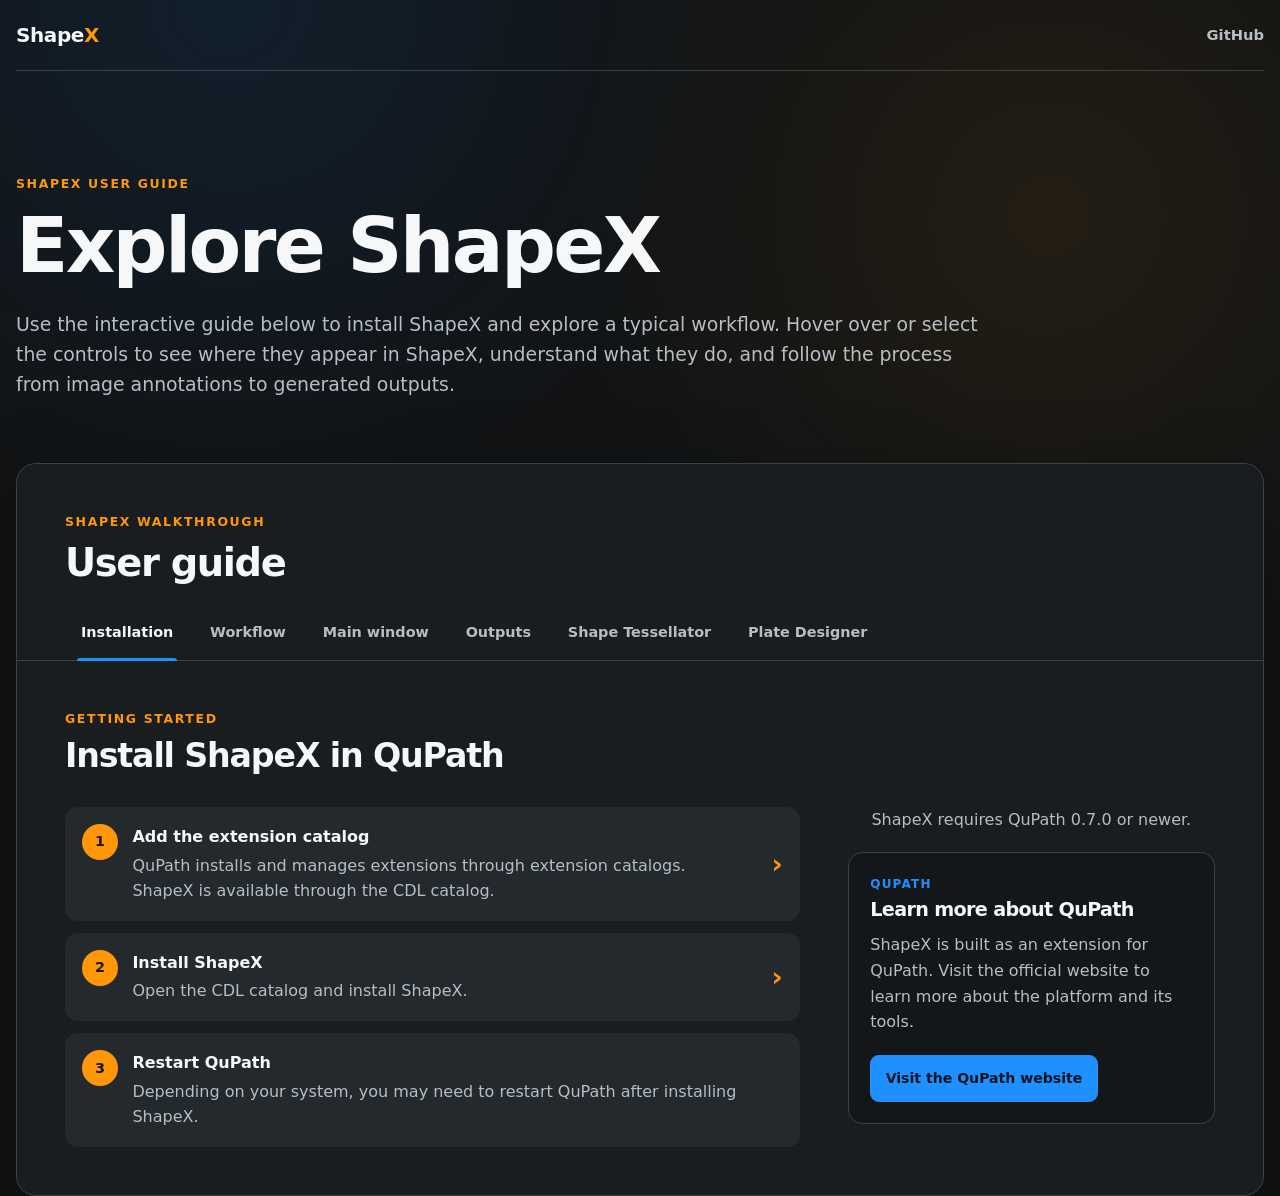
==== commit 93c0c7f4: "Include images for selecting and installing the extension" ====
--- a/docs/assets/guides/code/user_guide.html
+++ b/docs/assets/guides/code/user_guide.html
@@ -112,6 +112,7 @@
               <button
                 class="installation-detail-trigger"
                 type="button"
+                data-installation-detail-trigger="catalog"
                 aria-controls="installation-catalog-detail installation-catalog-preview"
                 aria-expanded="false"
               >
@@ -123,12 +124,21 @@
                 <span class="installation-detail-indicator" aria-hidden="true">&#8250;</span>
               </button>
             </li>
-            <li>
-              <span class="step-number">2</span>
-              <div>
-                <strong>Install ShapeX</strong>
-                <p>Open the CDL catalog and install ShapeX.</p>
-              </div>
+            <li class="installation-step-with-detail">
+              <button
+                class="installation-detail-trigger"
+                type="button"
+                data-installation-detail-trigger="shapex"
+                aria-controls="installation-shapex-detail installation-shapex-preview"
+                aria-expanded="false"
+              >
+                <span class="step-number">2</span>
+                <span class="installation-step-copy">
+                  <strong>Install ShapeX</strong>
+                  <span>Open the CDL catalog and install ShapeX.</span>
+                </span>
+                <span class="installation-detail-indicator" aria-hidden="true">&#8250;</span>
+              </button>
             </li>
             <li>
               <span class="step-number">3</span>
@@ -141,7 +151,7 @@
 
           <div id="installation-catalog-detail" class="installation-detail" hidden>
             <div class="detail-toolbar">
-              <button class="detail-back" type="button" data-installation-detail-back>
+              <button class="detail-back" type="button" data-installation-detail-back="catalog">
                 <span aria-hidden="true">&#8592;</span> Back
               </button>
               <strong>Add the extension catalog</strong>
@@ -188,6 +198,45 @@
                     data-copy-catalog-status
                   ></span>
                 </div>
+              </li>
+            </ol>
+          </div>
+
+          <div id="installation-shapex-detail" class="installation-detail" hidden>
+            <div class="detail-toolbar">
+              <button class="detail-back" type="button" data-installation-detail-back="shapex">
+                <span aria-hidden="true">&#8592;</span> Back
+              </button>
+              <strong>Install ShapeX</strong>
+            </div>
+            <ol class="installation-detail-steps">
+              <li>
+                <button
+                  type="button"
+                  class="installation-detail-card is-active"
+                  data-installation-shapex-state="select"
+                  aria-pressed="true"
+                >
+                  <span class="step-number">1</span>
+                  <span>
+                    <strong>Select ShapeX</strong>
+                    <span>Expand the <b>QuPath CDL catalog</b> and select the green <b>+</b> beside <b>QuPath ShapeX extension</b>.</span>
+                  </span>
+                </button>
+              </li>
+              <li>
+                <button
+                  type="button"
+                  class="installation-detail-card"
+                  data-installation-shapex-state="install"
+                  aria-pressed="false"
+                >
+                  <span class="step-number">2</span>
+                  <span>
+                    <strong>Install the extension</strong>
+                    <span>Confirm the ShapeX version and select <b>Install</b>.</span>
+                  </span>
+                </button>
               </li>
             </ol>
           </div>
@@ -221,6 +270,27 @@
                 <span
                   class="installation-image-highlight installation-catalog-highlight"
                   data-installation-highlight-state="catalog"
+                  aria-hidden="true"
+                ></span>
+              </div>
+            </figure>
+            <figure id="installation-shapex-preview" class="installation-preview" hidden>
+              <div class="installation-preview-stage">
+                <img
+                  id="installation-shapex-screenshot"
+                  src="../installation/shapex/guide_installation_shapex_select.png"
+                  width="868"
+                  height="468"
+                  alt="QuPath's Extension Manager with the green install button beside QuPath ShapeX extension."
+                >
+                <span
+                  class="installation-image-highlight installation-shapex-select-highlight is-active"
+                  data-installation-shapex-highlight-state="select"
+                  aria-hidden="true"
+                ></span>
+                <span
+                  class="installation-image-highlight installation-shapex-install-highlight"
+                  data-installation-shapex-highlight-state="install"
                   aria-hidden="true"
                 ></span>
               </div>
--- a/docs/assets/guides/code/interactive_guide.css
+++ b/docs/assets/guides/code/interactive_guide.css
@@ -549,6 +549,20 @@
   left: 3.9%;
   width: 92.3%;
   height: 9.6%;
+}
+
+.installation-shapex-select-highlight {
+  top: 78.1%;
+  left: 85.5%;
+  width: 3.9%;
+  height: 5.7%;
+}
+
+.installation-shapex-install-highlight {
+  top: 77.8%;
+  left: 46.1%;
+  width: 8.3%;
+  height: 7.4%;
 }
 
 .workflow-panel {
